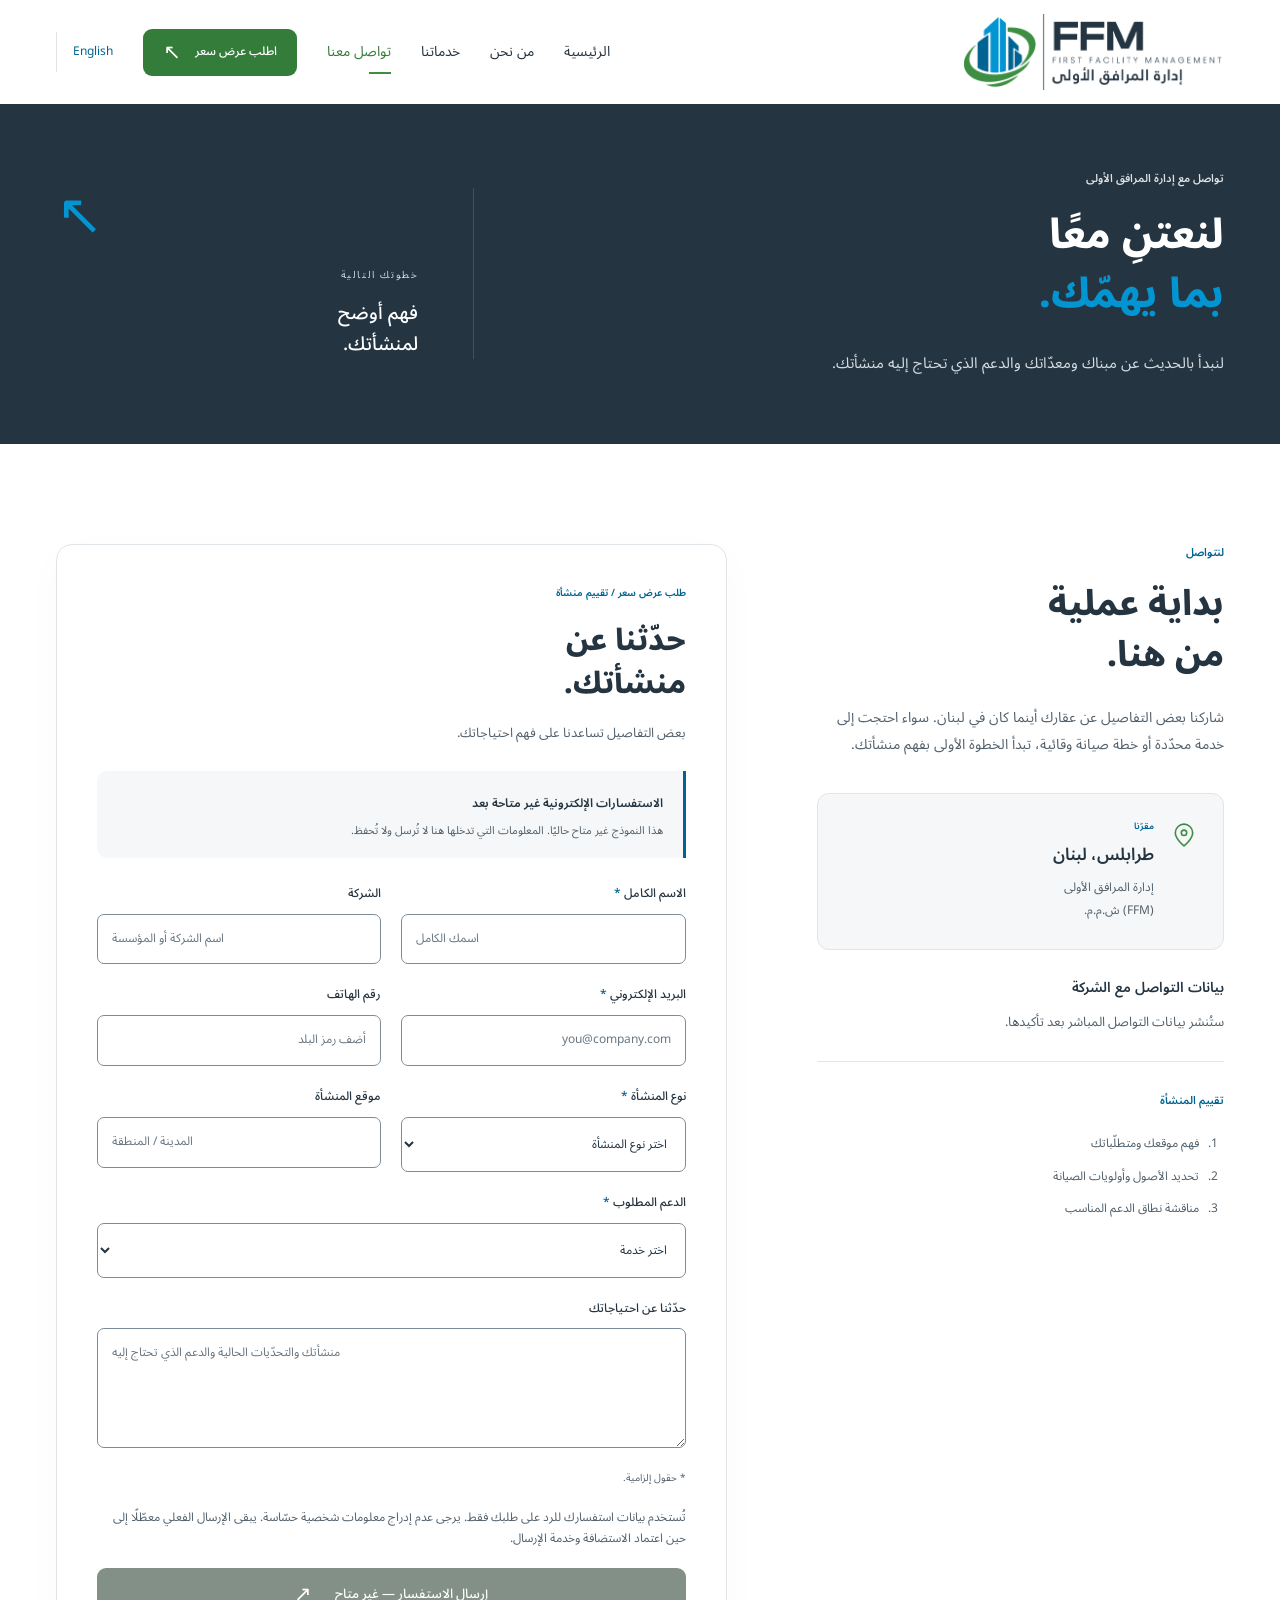
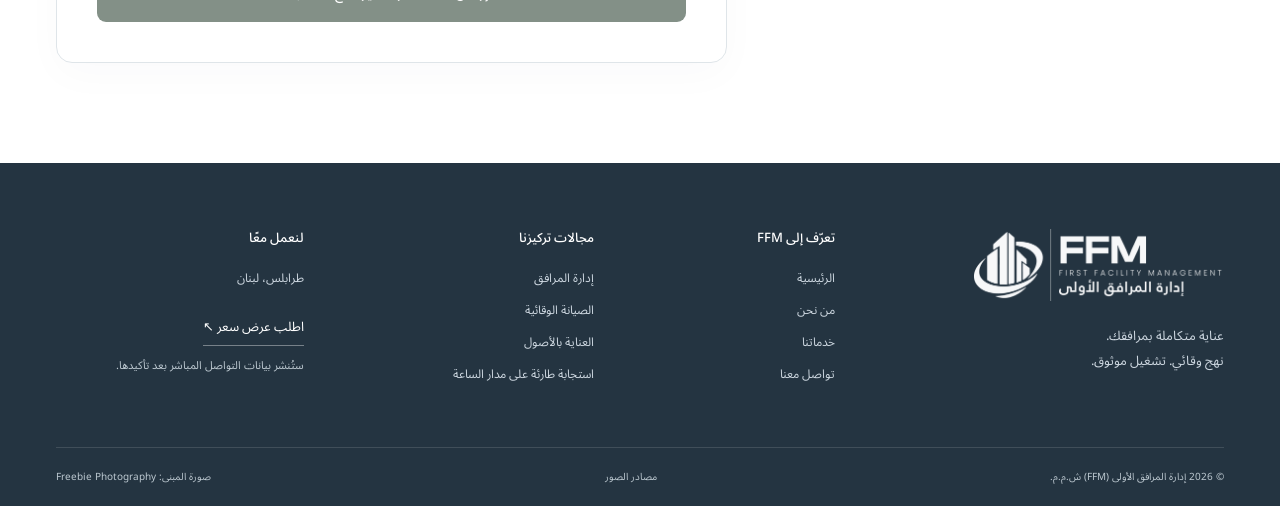
==== ar/contact/index.html @ 8238edf7 "Add FFM bilingual staging website" ====
<!doctype html>
<html lang="ar" dir="rtl">
<head><meta charset="UTF-8"><meta name="robots" content="noindex, nofollow, noarchive, noimageindex"><meta name="referrer" content="strict-origin-when-cross-origin"><meta http-equiv="Content-Security-Policy" content="default-src &#x27;none&#x27;; script-src &#x27;self&#x27; &#x27;sha256-ByNAc7vwTUI48RlP5/FOjQwm9kF1cXlcR42fUBdoius=&#x27; &#x27;sha256-IPCyXHOtfHx+lLaTHXvNApfLoQvkt0USBWjpABNQolk=&#x27; &#x27;sha256-KcLjpzPrXaC/90I0AnruU0Eg3U4C7017naidCH8Jn4w=&#x27; &#x27;sha256-QOn9Ll6CFoG+Bojv82BhRPxwMXw09pEdeHXZo+hRp00=&#x27; &#x27;sha256-X3HQGn8QXqvT7s4En+KaB195YepJVI7jg8d+Mjn8XVg=&#x27; &#x27;sha256-ZquLlb3VOGJIEPTYeCkK6D+r+b+BxRraUX3EFlGXvEA=&#x27; &#x27;sha256-oX+Po2NcwiCqyCruaH6kAVNzxfhDzzntPPLS+1Vaqjw=&#x27; &#x27;sha256-xtF+/rzwoTB33/N98cSfNZNFbw5Nmln5uhcgIHfJbFg=&#x27; &#x27;sha256-18t6ZNDaaEMp1JjkaYKXuNoH1evKsOM5sc8Bfl//blQ=&#x27; &#x27;sha256-/x7W7R75k8Roq0WaVRQX9blP4OufE5xbAdzklGxsgpw=&#x27;; style-src &#x27;self&#x27;; img-src &#x27;self&#x27;; font-src &#x27;self&#x27;; connect-src &#x27;none&#x27;; base-uri &#x27;none&#x27;; object-src &#x27;none&#x27;; form-action &#x27;none&#x27;; upgrade-insecure-requests"><meta name="viewport" content="width=device-width,initial-scale=1"><title>تواصل معنا | إدارة المرافق الأولى — لبنان</title><meta name="description" content="ناقش إدارة المرافق أو صيانة المباني أو تقييم منشأتك في أيّ منطقة لبنانية مع إدارة المرافق الأولى (FFM)، ومقرّها في طرابلس."><link rel="stylesheet" href="../../site.0ad5986f8b74.css"><link rel="canonical" href="https://www.ffm-lb.com/ar/contact/"><link rel="alternate" hreflang="en" href="https://www.ffm-lb.com/en/contact/"><link rel="alternate" hreflang="ar" href="https://www.ffm-lb.com/ar/contact/"><meta property="og:type" content="website"><meta property="og:title" content="تواصل معنا | إدارة المرافق الأولى — لبنان"><meta property="og:description" content="ناقش إدارة المرافق أو صيانة المباني أو تقييم منشأتك في أيّ منطقة لبنانية مع إدارة المرافق الأولى (FFM)، ومقرّها في طرابلس."><meta property="og:url" content="https://samad006.github.io/ffm-staging/ar/contact/"><meta property="og:site_name" content="First Facility Management"><meta property="og:image" content="https://samad006.github.io/ffm-staging/assets/logo.a1af8da19d7b.png"><meta property="og:locale" content="ar_LB"><link rel="icon" type="image/png" sizes="192x192" href="../../assets/favicon.png"><script type="application/ld+json">{"@context":"https://schema.org","@graph":[{"@type":"Organization","@id":"https://www.ffm-lb.com/#organization","name":"First Facility Management","alternateName":["إدارة المرافق الأولى","FFM"],"url":"https://www.ffm-lb.com/","logo":{"@type":"ImageObject","url":"https://www.ffm-lb.com/assets/logo.a1af8da19d7b.png"},"address":{"@type":"PostalAddress","addressLocality":"Tripoli","addressCountry":"LB"},"areaServed":{"@type":"Country","name":"Lebanon"},"hasOfferCatalog":{"@type":"OfferCatalog","name":"خدمات إدارة المرافق","itemListElement":[{"@type":"Offer","itemOffered":{"@type":"Service","name":"التنظيف والعناية الداخلية","provider":{"@id":"https://www.ffm-lb.com/#organization"},"areaServed":{"@type":"Country","name":"Lebanon"}}},{"@type":"Offer","itemOffered":{"@type":"Service","name":"أنظمة التدفئة والتهوية وتكييف الهواء","provider":{"@id":"https://www.ffm-lb.com/#organization"},"areaServed":{"@type":"Country","name":"Lebanon"}}},{"@type":"Offer","itemOffered":{"@type":"Service","name":"صيانة المباني والإصلاحات المدنية","provider":{"@id":"https://www.ffm-lb.com/#organization"},"areaServed":{"@type":"Country","name":"Lebanon"}}},{"@type":"Offer","itemOffered":{"@type":"Service","name":"خدمات الأمن","provider":{"@id":"https://www.ffm-lb.com/#organization"},"areaServed":{"@type":"Country","name":"Lebanon"}}},{"@type":"Offer","itemOffered":{"@type":"Service","name":"تنسيق الحدائق","provider":{"@id":"https://www.ffm-lb.com/#organization"},"areaServed":{"@type":"Country","name":"Lebanon"}}},{"@type":"Offer","itemOffered":{"@type":"Service","name":"الأنظمة الكهربائية","provider":{"@id":"https://www.ffm-lb.com/#organization"},"areaServed":{"@type":"Country","name":"Lebanon"}}},{"@type":"Offer","itemOffered":{"@type":"Service","name":"السباكة","provider":{"@id":"https://www.ffm-lb.com/#organization"},"areaServed":{"@type":"Country","name":"Lebanon"}}},{"@type":"Offer","itemOffered":{"@type":"Service","name":"الحريق والسلامة وإدارة النفايات","provider":{"@id":"https://www.ffm-lb.com/#organization"},"areaServed":{"@type":"Country","name":"Lebanon"}}}]}},{"@type":"WebSite","@id":"https://www.ffm-lb.com/#website","url":"https://www.ffm-lb.com/","name":"First Facility Management","alternateName":["FFM","إدارة المرافق الأولى"],"inLanguage":["en","ar"],"publisher":{"@id":"https://www.ffm-lb.com/#organization"}},{"@type":"WebPage","@id":"https://www.ffm-lb.com/ar/contact/#webpage","url":"https://www.ffm-lb.com/ar/contact/","name":"تواصل معنا | إدارة المرافق الأولى — لبنان","inLanguage":"ar","isPartOf":{"@id":"https://www.ffm-lb.com/#website"},"about":{"@id":"https://www.ffm-lb.com/#organization"}}]}</script><script>document.documentElement.classList.add('js');</script><link rel="preload" as="font" type="font/woff2" crossorigin href="../../assets/NotoSansArabic.44fa94f4535d.woff2"></head>
<body class="inner-page contact-page"><a class="skip" href="#main">انتقل إلى المحتوى</a><header class="header"><div class="wrap nav-wrap"><a class="brand" href="../" aria-label="الصفحة الرئيسية لإدارة المرافق الأولى"><picture class="optimized-picture"><source type="image/webp" srcset="../../assets/logo.d8a178bd3ba6.webp"><img src="../../assets/logo.a1af8da19d7b.png" alt="إدارة المرافق الأولى — ⁦FFM⁩" width="1067" height="308" decoding="async"></picture></a><button type="button" class="menu-toggle" hidden aria-label="فتح قائمة التنقّل" data-close-label="إغلاق قائمة التنقّل" aria-expanded="false" aria-controls="navigation"><span></span><span></span></button><nav id="navigation" aria-label="التنقّل الرئيسي"><a href="../">الرئيسية</a><a href="../about/">من نحن</a><a href="../services/">خدماتنا</a><a href="./" class="active" aria-current="page">تواصل معنا</a><a class="button compact" href="./#enquiry">اطلب عرض سعر <span class="direction-arrow" aria-hidden="true">↗</span></a><a class="language-switch" href="../../en/contact/" lang="en" dir="ltr" aria-label="Switch to English" data-language-switch>English</a></nav></div></header><main id="main" tabindex="-1">
<section class="page-hero contact-hero"><div class="wrap contact-hero-grid"><div><p class="eyebrow light">تواصل مع إدارة المرافق الأولى</p><h1>لنعتنِ معًا<br><span>بما يهمّك.</span></h1><p>لنبدأ بالحديث عن مبناك ومعدّاتك والدعم الذي تحتاج إليه منشأتك.</p></div><div class="contact-hero-aside"><span class="contact-mark" aria-hidden="true">↗</span><p>خطوتك التالية</p><strong>فهم أوضح<br>لمنشأتك.</strong></div></div></section>
<section class="section wrap contact-grid"><aside class="contact-information"><p class="eyebrow">لنتواصل</p><h2>بداية عملية<br>من هنا.</h2><p>شاركنا بعض التفاصيل عن عقارك أينما كان في لبنان. سواء احتجت إلى خدمة محدّدة أو خطة صيانة وقائية، تبدأ الخطوة الأولى بفهم منشأتك.</p><div class="location-card"><svg class="icon" viewbox="0 0 24 24" aria-hidden="true"><path d="M20 10c0 6-8 12-8 12S4 16 4 10a8 8 0 1 1 16 0Z"/><circle cx="12" cy="10" r="2.5"/></svg><div><p class="eyebrow">مقرّنا</p><h3>طرابلس، لبنان</h3><p>إدارة المرافق الأولى<br>(⁦FFM⁩) ش.م.م.</p></div></div><div class="contact-details"><h3>بيانات التواصل مع الشركة</h3><p>ستُنشر بيانات التواصل المباشر بعد تأكيدها.</p></div><div class="contact-next"><p class="eyebrow">تقييم المنشأة</p><ol><li>فهم موقعك ومتطلّباتك</li><li>تحديد الأصول وأولويات الصيانة</li><li>مناقشة نطاق الدعم المناسب</li></ol></div></aside><div class="enquiry-card" id="enquiry"><p class="eyebrow">طلب عرض سعر / تقييم منشأة</p><h2>حدّثنا عن<br>منشأتك.</h2><p class="form-intro">بعض التفاصيل تساعدنا على فهم احتياجاتك.</p><div class="form-preview-note" id="form-disclosure"><strong>الاستفسارات الإلكترونية غير متاحة بعد</strong><p>هذا النموذج غير متاح حاليًا. المعلومات التي تدخلها هنا لا تُرسل ولا تُحفظ.</p></div><noscript><p>يتطلّب النموذج التفاعلي تفعيل JavaScript. لا تُرسل أي معلومات عند تعذّر استخدامه.</p></noscript><form id="assessment-form" data-required-message="يرجى تعبئة هذا الحقل." data-email-message="يرجى إدخال عنوان بريد إلكتروني صالح." data-length-message="يرجى اختصار النص إلى الحدّ المسموح به." data-integration="disabled" data-form-messages="{&quot;demo_title&quot;: &quot;عرض تجريبي محلي — لا تُرسل أي رسائل بريد إلكتروني&quot;, &quot;demo_note&quot;: &quot;يرجى استخدام بيانات افتراضية فقط. لا تُرسل خدمة الاختبار المحلية أي بريد إلكتروني ولا تحفظ استفسارك.&quot;, &quot;submit&quot;: &quot;إرسال الاستفسار&quot;, &quot;required_note&quot;: &quot;* حقول إلزامية.&quot;, &quot;privacy&quot;: &quot;تُستخدم بيانات استفسارك للرد على طلبك فقط. يرجى عدم إدراج معلومات شخصية حسّاسة. يبقى الإرسال الفعلي معطّلًا إلى حين اعتماد الاستضافة وخدمة الإرسال.&quot;, &quot;nojs&quot;: &quot;يتطلّب النموذج التفاعلي تفعيل JavaScript. لا تُرسل أي معلومات عند تعذّر استخدامه.&quot;, &quot;connecting&quot;: &quot;جارٍ الاتصال بخدمة الاختبار المحلية…&quot;, &quot;ready&quot;: &quot;النموذج جاهز للاختبار المحلي. لن يُرسل أي بريد إلكتروني.&quot;, &quot;sending&quot;: &quot;جارٍ إرسال استفسارك… يرجى الانتظار.&quot;, &quot;success&quot;: &quot;قبلت خدمة الاختبار المحلية استفسارك. لم يُرسل أي بريد إلكتروني.&quot;, &quot;reference&quot;: &quot;رقم المرجع:&quot;, &quot;accepted&quot;: &quot;تمّ قبول الاستفسار التجريبي&quot;, &quot;validation_summary&quot;: &quot;يرجى مراجعة الحقول التالية:&quot;, &quot;required&quot;: &quot;يرجى تعبئة هذا الحقل.&quot;, &quot;email&quot;: &quot;يرجى إدخال عنوان بريد إلكتروني صالح.&quot;, &quot;too_long&quot;: &quot;يرجى اختصار النص إلى الحدّ المسموح به.&quot;, &quot;invalid&quot;: &quot;يرجى التحقّق من هذه القيمة.&quot;, &quot;phone&quot;: &quot;يرجى إدخال رقم هاتف يتضمّن رمز البلد، باستخدام الأرقام والفواصل المعتادة.&quot;, &quot;network_error&quot;: &quot;تعذّر تأكيد قبول الاستفسار بسبب انقطاع الاتصال. ما زالت بياناتك موجودة في النموذج. أعد المحاولة من دون تعديلها لتجنّب تكرار الإرسال.&quot;, &quot;unavailable&quot;: &quot;خدمة الاستفسارات غير متاحة حاليًا. لم تُحذف بياناتك من النموذج. يرجى إعادة تحميل الصفحة أو المحاولة لاحقًا.&quot;, &quot;delivery_failed&quot;: &quot;لم تؤكّد خدمة الإرسال قبول الاستفسار. ما زالت بياناتك موجودة في النموذج؛ يرجى المحاولة لاحقًا.&quot;, &quot;rate_limited&quot;: &quot;تجاوزت الحدّ المسموح به للمحاولات. يرجى الانتظار عشر دقائق ثم المحاولة مجدّدًا.&quot;, &quot;too_fast&quot;: &quot;يرجى الانتظار قليلًا ثم المحاولة مجدّدًا.&quot;, &quot;rejected&quot;: &quot;تعذّر قبول هذا الطلب. يرجى مراجعة النموذج أو المحاولة لاحقًا.&quot;, &quot;processing&quot;: &quot;ما زال هذا الاستفسار قيد المعالجة. انتظر قليلًا ثم أعد المحاولة من دون تعديل بياناتك.&quot;, &quot;changed_request&quot;: &quot;لم تعد هذه المحاولة مطابقة للاستفسار الأصلي. يرجى إعادة تحميل الصفحة قبل بدء طلب جديد.&quot;, &quot;session_expired&quot;: &quot;انتهت صلاحية جلسة النموذج. يرجى إعادة تحميل الصفحة والمحاولة مجدّدًا.&quot;, &quot;invalid_request&quot;: &quot;تعذّرت معالجة هذا الطلب. يرجى إعادة تحميل الصفحة.&quot;, &quot;too_large&quot;: &quot;حجم الطلب كبير جدًا. يرجى اختصار رسالتك.&quot;, &quot;field_name&quot;: &quot;الاسم الكامل&quot;, &quot;field_company&quot;: &quot;الشركة&quot;, &quot;field_email&quot;: &quot;البريد الإلكتروني&quot;, &quot;field_phone&quot;: &quot;الهاتف&quot;, &quot;field_facility&quot;: &quot;نوع المنشأة&quot;, &quot;field_location&quot;: &quot;موقع المنشأة&quot;, &quot;field_service&quot;: &quot;الدعم المطلوب&quot;, &quot;field_message&quot;: &quot;التفاصيل&quot;, &quot;production_success&quot;: &quot;تمّ قبول استفسارك للإرسال بالبريد الإلكتروني. شكرًا لتواصلك مع إدارة المرافق الأولى.&quot;, &quot;disclosure_title&quot;: &quot;الاستفسارات الإلكترونية غير متاحة بعد&quot;, &quot;disclosure_note&quot;: &quot;هذا النموذج غير متاح حاليًا. المعلومات التي تدخلها هنا لا تُرسل ولا تُحفظ.&quot;}" aria-describedby="form-disclosure form-privacy"><div id="form-errors" class="form-feedback" role="alert" tabindex="-1" hidden></div><div class="form-trap" aria-hidden="true"><label>Website<input name="website" tabindex="-1" autocomplete="off" maxlength="200"></label></div><div class="form-row"><label>الاسم الكامل <span>*</span><input id="enquiry-name" name="name" dir="auto" maxlength="120" autocomplete="name" placeholder="اسمك الكامل" required></label><label>الشركة<input id="enquiry-company" name="company" dir="auto" maxlength="180" autocomplete="organization" placeholder="اسم الشركة أو المؤسسة"></label></div><div class="form-row"><label>البريد الإلكتروني <span>*</span><input id="enquiry-email" name="email" dir="ltr" maxlength="254" type="email" autocomplete="email" placeholder="you@company.com" required></label><label>رقم الهاتف<input id="enquiry-phone" name="phone" dir="ltr" maxlength="40" type="tel" autocomplete="tel" placeholder="أضف رمز البلد"></label></div><div class="form-row"><label>نوع المنشأة <span>*</span><select id="enquiry-facility" name="facility" required><option value="">اختر نوع المنشأة</option><option value="commercial">مبنى تجاري / مكاتب</option><option value="residential">مجمّع سكني</option><option value="hospitality">فندق / منشأة ضيافة</option><option value="industrial">منشأة صناعية</option><option value="other">أخرى</option></select></label><label>موقع المنشأة<input id="enquiry-location" name="location" dir="auto" maxlength="180" placeholder="المدينة / المنطقة"></label></div><label>الدعم المطلوب <span>*</span><select id="enquiry-service" name="service" required><option value="">اختر خدمة</option><option value="assessment">تقييم أولي للمنشأة</option><option value="preventive">خطة صيانة وقائية</option><option value="multiple">خدمات متعدّدة للمرافق</option><option value="cleaning">التنظيف والعناية الداخلية</option><option value="hvac">أنظمة التدفئة والتهوية وتكييف الهواء</option><option value="building">صيانة المباني والإصلاحات المدنية</option><option value="security">خدمات الأمن</option><option value="landscaping">تنسيق الحدائق</option><option value="electrical">الأنظمة الكهربائية</option><option value="plumbing">السباكة</option><option value="fire-safety">الحريق والسلامة وإدارة النفايات</option></select></label><label>حدّثنا عن احتياجاتك<textarea id="enquiry-message" name="message" dir="auto" maxlength="3000" rows="4" placeholder="منشأتك والتحدّيات الحالية والدعم الذي تحتاج إليه"></textarea></label><p class="required-note">* حقول إلزامية.</p><p id="form-privacy" class="form-privacy">تُستخدم بيانات استفسارك للرد على طلبك فقط. يرجى عدم إدراج معلومات شخصية حسّاسة. يبقى الإرسال الفعلي معطّلًا إلى حين اعتماد الاستضافة وخدمة الإرسال.</p><p id="form-status" class="form-feedback" role="status" aria-live="polite" aria-atomic="true" tabindex="-1"></p><button class="button" type="submit" disabled aria-describedby="form-disclosure">إرسال الاستفسار — غير متاح <span class="direction-arrow" aria-hidden="true">↗</span></button></form></div></section>
</main><footer><div class="wrap"><div class="footer-grid"><div class="footer-brand"><a href="../" aria-label="الصفحة الرئيسية لإدارة المرافق الأولى"><picture class="optimized-picture"><source type="image/webp" srcset="../../assets/logo-white.f82beeea6bad.webp"><img src="../../assets/logo-white.808cdcf06591.png" alt="إدارة المرافق الأولى — ⁦FFM⁩" width="1012" height="293" decoding="async"></picture></a><p>عناية متكاملة بمرافقك.<br>نهج وقائي. تشغيل موثوق.</p></div><div><h3>تعرّف إلى ⁦FFM⁩</h3><a href="../">الرئيسية</a><a href="../about/">من نحن</a><a href="../services/">خدماتنا</a><a href="./">تواصل معنا</a></div><div><h3>مجالات تركيزنا</h3><span>إدارة المرافق</span><span>الصيانة الوقائية</span><span>العناية بالأصول</span><span>استجابة طارئة على مدار الساعة</span></div><div><h3>لنعمل معًا</h3><span>طرابلس، لبنان</span><a class="footer-cta" href="./#enquiry">اطلب عرض سعر ↖</a><p class="contact-note">ستُنشر بيانات التواصل المباشر بعد تأكيدها.</p></div></div><div class="footer-bottom"><p>© 2026 إدارة المرافق الأولى (⁦FFM⁩) ش.م.م.</p><a href="../../assets/IMAGE-CREDITS.txt">مصادر الصور</a><a href="https://freebie.photography/office/slides/office_block.htm">صورة المبنى: ⁦Freebie Photography⁩</a></div></div></footer>
<script src="../../app.12c803af4e35.js" defer></script><script src="../../form.774b6dfcb8f4.js" defer></script></body></html>
---- site.0ad5986f8b74.css ----
@font-face{font-family:Poppins;src:url('assets/Poppins-Regular.4e0089bafe3d.woff2')}@font-face{font-family:Poppins;src:url('assets/Poppins-Medium.714086076f14.woff2');font-weight:500}@font-face{font-family:Poppins;src:url('assets/Poppins-SemiBold.9757d1991bdb.woff2');font-weight:600}@font-face{font-family:Candal;src:url('assets/Candal.c8b5ec3eb2c2.woff2')}
:root{--navy:#243441;--green:#3d8e42;--blue:#0395d2;--bahama:#006392;--white:#fff;--muted:#596773;--line:#dfe5e9;--paper:#f5f7f8;--radius:16px}*{box-sizing:border-box}html{scroll-behavior:smooth;scroll-padding-top:40px}body{margin:0;color:var(--navy);font:14px/1.8 Poppins,Arial,sans-serif;background:#fff}button,input,select,textarea{font:inherit}button,a{-webkit-tap-highlight-color:transparent}button{cursor:pointer}a{color:inherit;text-decoration:none}button{color:inherit}img{display:block;max-width:100%;object-fit:cover}button:focus-visible,a:focus-visible,input:focus-visible,select:focus-visible,textarea:focus-visible{outline:3px solid var(--blue);outline-offset:5px}button{border:0}p,h1,h2,h3{margin:0}.wrap{width:min(1280px,calc(100% - 112px));margin-inline:auto}.section{padding-block:100px}.eyebrow{font-size:10px;letter-spacing:2px;font-weight:600;line-height:1.6;margin-bottom:20px;color:var(--bahama)}.eyebrow.light{color:#fff;opacity:.85}.dot{display:inline-block;width:6px;height:6px;border-radius:50%;background:var(--green);margin-inline-end:9px;flex-shrink:0}h1,h2{font-family:Candal,Poppins,sans-serif;font-weight:400;letter-spacing:-1.6px}h2{font-size:34px;line-height:1.35}h3{font-size:17px;line-height:1.5;font-weight:600}.button{display:inline-flex;gap:24px;align-items:center;justify-content:center;min-height:52px;border-radius:8px;padding:14px 24px;background:var(--green);color:#fff;font-size:12px;font-weight:500;line-height:1.5;transition:transform .2s,box-shadow .2s}.button span{font-size:21px;line-height:1}.button:hover{transform:translateY(-2px);box-shadow:0 6px 15px #0002}.button.outline{background:transparent;border:1px solid #ffffff45}.button.compact{min-height:44px;padding:12px 19px;font-size:11px;gap:14px}.text-link{display:inline-flex;align-items:center;gap:24px;background:none;padding:0 0 7px;border-bottom:1px solid var(--line);font-weight:500;font-size:12px;color:var(--bahama)}.text-link span{font-size:22px}.text-link:hover{border-color:var(--bahama)}.header{background:#fff}.nav-wrap{min-height:96px;display:flex;align-items:center;justify-content:space-between;gap:40px}.brand{width:257px;flex-shrink:0}.brand img{width:100%;height:auto;object-fit:contain}nav{display:flex;gap:31px;align-items:center}nav>a,nav>button:not(.button){font-size:12px;background:none;padding:11px 0;white-space:nowrap}nav .active{color:var(--green);position:relative}nav .active:after{content:'';position:absolute;width:16px;height:2px;background:var(--green);bottom:2px;inset-inline-start:0}.menu-toggle{display:none}.hero{background:var(--navy);color:#fff;padding-block:86px 110px}.hero-grid{display:grid;grid-template-columns:1.2fr 1fr;gap:54px;align-items:center}.hero h1{font-size:clamp(36px,3.5vw,51px);line-height:1.22;letter-spacing:-1.8px;margin-bottom:25px}.hero h1 span{color:var(--blue)}.hero-description{color:#d4dce1;font-size:15px;line-height:1.9;max-width:490px}.hero-actions{display:flex;flex-wrap:wrap;gap:13px;margin-top:32px}.hero-location{display:flex;align-items:center;gap:8px;margin-top:31px;font-size:11px;color:#c3ccd3}.icon{width:22px;height:22px;fill:none;stroke:currentColor;stroke-width:1.5;stroke-linecap:round;stroke-linejoin:round}.hero-location .icon{width:16px;height:16px}.hero-visual{position:relative;padding-bottom:32px}.hero-photo{width:100%;height:390px;border-radius:var(--radius);object-fit:cover}.image-label{position:absolute;top:20px;inset-inline-start:20px;border:1px solid #fff6;color:#fff;background:#24344180;padding:5px 10px;border-radius:5px;font-size:8px;letter-spacing:1.5px}.photo-card{position:absolute;bottom:4px;inset-inline-start:24px;inset-inline-end:24px;display:flex;gap:13px;align-items:center;background:#fff;color:var(--navy);border-radius:10px;padding:18px 20px;box-shadow:0 10px 30px #0002}.photo-card strong{font-size:12px;font-weight:600}.photo-card p{font-size:10px;color:var(--muted)}.card-icon{display:grid;place-items:center;border-radius:50%;background:#edf5ee;color:var(--green);width:42px;height:42px;flex-shrink:0}.pillars{display:grid;grid-template-columns:repeat(3,1fr);margin-top:-42px;position:relative;background:#fff;border:1px solid var(--line);border-radius:12px;box-shadow:0 10px 35px #24344106;padding:27px 0}.pillars article{padding-inline:31px;border-inline-end:1px solid var(--line)}.pillars article:last-child{border:0}.pillars .eyebrow{font-size:8px;letter-spacing:1.5px;color:var(--muted);display:block;margin-bottom:8px}.pillars strong{font-size:23px;line-height:1.5;display:block;letter-spacing:-.7px;font-weight:600}.pillars p{font-size:10px;color:var(--muted);margin-top:5px}.intro{display:grid;grid-template-columns:1fr 1fr;gap:100px}.intro-copy>p{color:var(--muted);line-height:1.95;margin-bottom:14px}.intro-copy .text-link{margin-top:11px}.services{background:var(--paper)}.section-head{display:flex;justify-content:space-between;gap:40px;align-items:flex-end;margin-bottom:40px}.section-head-side p{font-size:12px;color:var(--muted);margin-bottom:16px}.service-grid{display:grid;grid-template-columns:repeat(3,1fr);gap:24px}.service-card{text-align:start;padding:0;background:#fff;border:1px solid var(--line);border-radius:12px;overflow:hidden;transition:transform .25s,box-shadow .25s}.service-card:hover{transform:translateY(-5px);box-shadow:0 10px 25px #24344110}.service-image{position:relative;overflow:hidden;height:235px}.service-image img{width:100%;height:100%;transition:transform .6s}.service-card:hover img{transform:scale(1.04)}.service-image>span{position:absolute;inset-inline-start:18px;bottom:16px;background:#ffffffee;padding:5px 10px;border-radius:4px;font-size:8px;letter-spacing:1.2px;line-height:1.6;font-weight:500}.service-body{padding:25px}.service-title{display:flex;align-items:center;justify-content:space-between;gap:8px}.service-title h3{font-size:16px}.round-arrow{border:1px solid var(--line);border-radius:50%;width:30px;height:30px;display:grid;place-items:center;flex-shrink:0;font-size:16px}.service-body p{font-size:12px;line-height:1.9;color:var(--muted);margin-top:15px}.services-note{display:flex;align-items:center;justify-content:center;margin-top:30px;color:var(--muted);font-size:10px}.why{display:grid;grid-template-columns:1fr 1.1fr;gap:90px;align-items:center}.why-visual{height:540px;position:relative;border-radius:var(--radius);overflow:hidden}.why-visual>img,.why-visual>picture>img{width:100%;height:100%;object-position:43% center}.why-caption{position:absolute;bottom:0;inset-inline:0;background:var(--navy);padding:29px 32px;color:#fff}.why-caption .eyebrow{font-size:8px;margin-bottom:9px}.why-caption>p:last-child{font-size:20px;line-height:1.5;font-weight:500}.section-description{font-size:12px;color:var(--muted);margin-top:20px;max-width:440px}.benefits{margin-top:26px}.benefits article{display:flex;gap:20px;border-top:1px solid var(--line);padding:20px 0}.benefits article:last-child{padding-bottom:0}.benefit-number{font-size:10px;font-weight:600;color:var(--green);padding-top:4px}.benefits h3{font-size:15px;margin-bottom:7px}.benefits p{font-size:11px;color:var(--muted);line-height:1.9}.approach{background:var(--paper);padding-block:80px}.approach-intro{font-size:12px;color:var(--muted)}.steps{display:grid;grid-template-columns:repeat(4,1fr);gap:35px;margin-top:48px}.step-number{display:block;font:24px Candal,sans-serif;color:var(--bahama);border-bottom:1px solid #b6c5cf;padding-bottom:25px;position:relative}.step-number:after{content:'';height:5px;width:5px;position:absolute;bottom:-3px;inset-inline-start:0;background:var(--green);border-radius:50%}.steps h3{font-size:14px;margin:22px 0 10px}.steps p{font-size:11px;color:var(--muted)}.cta-section{padding-block:75px}.cta{background:var(--bahama);color:#fff;border-radius:16px;padding:54px 56px;display:flex;align-items:center;justify-content:space-between;gap:40px}.cta h2{font-size:30px}.cta .eyebrow{font-size:9px}.cta p:last-child{font-size:12px;color:#d7e7ef;margin-top:17px}.button.white{background:#fff;color:var(--bahama);font-size:11px;white-space:nowrap}footer{background:var(--navy);color:#fff;padding-top:62px}.footer-grid{display:grid;grid-template-columns:1.4fr .8fr 1fr 1fr;gap:50px;padding-bottom:50px}.footer-brand img{width:250px;height:auto;object-fit:contain}.footer-brand p{margin-top:23px;font-size:11px;color:#bdc9d1}.footer-grid h3{font-size:11px;font-weight:500;margin-bottom:17px}.footer-grid a:not(.footer-brand a):not(.footer-cta),.footer-grid button:not(.footer-cta),.footer-grid span{font-size:10px;color:#bdc9d1;display:block;background:none;padding:0;margin-bottom:8px;text-align:start}.footer-cta{display:inline-block;background:none;color:#fff;border-bottom:1px solid #ffffff60;padding:5px 0;margin-top:10px;font-size:11px}.contact-note{font-size:9px;color:#bdc9d1;margin-top:10px}.footer-bottom{border-top:1px solid #ffffff20;display:flex;justify-content:space-between;gap:20px;padding-block:20px;font-size:8px;color:#bdc9d1}.footer-bottom button{background:none;padding:0;font-size:8px;color:#bdc9d1}.footer-bottom a{font-size:8px}.skip{position:absolute;top:-100px;inset-inline-start:10px;padding:10px 20px;background:#fff;z-index:10}.skip:focus{top:10px}dialog{width:min(570px,calc(100% - 36px));padding:42px;border:none;border-radius:16px;color:var(--navy);box-shadow:0 25px 80px #0003;max-height:85vh;overflow:auto}dialog::backdrop{background:#16242ed0}dialog h2{font-size:26px;margin-bottom:20px}.close{position:absolute;top:12px;inset-inline-end:16px;font-size:28px;background:none;width:35px;height:35px}dialog p{font-size:12px;color:var(--muted);margin-bottom:16px}dialog ul{padding-inline-start:20px;font-size:12px;color:var(--muted)}dialog a{color:var(--bahama);text-decoration:underline}dialog .eyebrow{font-size:9px}dialog label{display:block;font-size:11px;margin-bottom:13px}dialog input,dialog select,dialog textarea{width:100%;display:block;padding:10px 12px;margin-top:5px;border:1px solid #becbd4;border-radius:6px;background:#fff;color:var(--navy);font-size:12px}dialog .button{width:100%;margin-top:10px}.preview-note{font-size:10px!important;background:var(--paper);padding:10px;border-radius:6px}
@media(min-width:1600px){.hero h1{font-size:52px}.hero{padding-block:95px 125px}.hero-photo{height:415px}}
@media(max-width:1100px){.wrap{width:calc(100% - 64px)}.nav-wrap{gap:25px}.brand{width:220px}nav{gap:20px}nav>a,nav>button:not(.button){font-size:11px}.hero-grid{gap:30px;grid-template-columns:1.1fr 1fr}.hero h1{font-size:38px}.hero-photo{height:365px}.photo-card{inset-inline:14px;padding:14px;gap:10px}.photo-card strong{font-size:10px}.photo-card p{font-size:8px}.intro{gap:45px}.why{gap:45px}.service-image{height:190px}.service-body{padding:20px}.service-title h3{font-size:14px}.footer-grid{gap:25px}.footer-brand img{width:210px}.cta{padding:40px}.cta h2{font-size:26px}h2{font-size:29px}.steps{gap:24px}}
@media(max-width:820px){.nav-wrap{min-height:82px}.brand{width:220px}.menu-toggle{display:flex;flex-direction:column;justify-content:center;gap:6px;padding:12px;background:none;z-index:3}.menu-toggle span{display:block;width:23px;height:2px;background:var(--navy)}nav{display:none;position:absolute;top:82px;inset-inline:0;background:#fff;padding:20px 32px 30px;z-index:2;border-top:1px solid var(--line);box-shadow:0 10px 25px #0001;align-items:stretch;gap:9px}nav.open{display:flex;flex-direction:column}nav>a,nav>button:not(.button){text-align:start;font-size:14px;padding:10px}nav .active:after{display:none}.hero{padding-block:55px 88px}.hero-grid{grid-template-columns:1fr;gap:38px}.hero h1{font-size:44px}.hero-copy{max-width:650px}.hero-description{max-width:570px}.hero-photo{height:330px;object-position:center}.hero-visual{padding-bottom:22px}.photo-card{max-width:400px;inset-inline-start:20px;inset-inline-end:20px;bottom:0;padding:16px}.photo-card strong{font-size:12px}.photo-card p{font-size:10px}.image-label{top:16px}.pillars{margin-top:-38px;padding:22px 0}.pillars article{padding-inline:18px}.pillars strong{font-size:19px}.pillars p{font-size:9px}.pillars .eyebrow{font-size:7px;letter-spacing:1px}.section{padding-block:65px}.intro{gap:35px}.service-grid{gap:16px}.service-image{height:170px}.service-body{padding:18px}.service-title h3{font-size:13px}.service-body p{font-size:10px}.round-arrow{width:24px;height:24px}.why{grid-template-columns:1fr;gap:40px}.why-visual{height:340px}.why-caption{inset-inline-start:auto;width:50%;padding:25px}.why-copy{max-width:630px}.section-description{max-width:none}.benefits p{font-size:12px}.steps{grid-template-columns:repeat(2,1fr);gap:30px}.cta-section{padding-block:55px}.cta{flex-direction:column;align-items:flex-start;gap:28px}.footer-grid{grid-template-columns:1fr 1fr;gap:35px}.footer-bottom{flex-wrap:wrap}.footer-bottom p{width:100%}}
@media(max-width:560px){.wrap{width:calc(100% - 40px)}body{font-size:12px}.nav-wrap{min-height:76px}.brand{width:208px}nav{top:76px;padding-inline:20px}.hero{padding-block:45px 65px}.hero-grid{gap:32px}.hero .eyebrow{font-size:8px;letter-spacing:1.5px;margin-bottom:20px}.hero h1{font-size:clamp(27px,7.8vw,42px);letter-spacing:-1px;margin-bottom:22px;line-height:1.32}.hero-description{font-size:12px;line-height:1.95}.hero-description br{display:none}.hero-actions{margin-top:26px;gap:10px}.button{font-size:10px;min-height:48px;padding:13px 16px;gap:14px}.hero-location{margin-top:24px;font-size:10px}.hero-photo{height:260px;border-radius:12px}.hero-visual{padding-bottom:30px}.photo-card{inset-inline:14px;padding:14px;gap:10px}.photo-card strong{font-size:10px}.photo-card p{font-size:8px}.card-icon{width:35px;height:35px}.image-label{font-size:7px;inset-inline-start:14px;top:14px}.pillars{grid-template-columns:1fr;margin-top:-26px;padding:0 20px;border-radius:10px}.pillars article{padding:20px 0;border-inline-end:0;border-bottom:1px solid var(--line);display:grid;grid-template-columns:1fr 1.25fr;column-gap:18px;align-items:center}.pillars .eyebrow{grid-column:1/-1;margin-bottom:4px;font-size:7px}.pillars strong{font-size:17px;letter-spacing:-.5px}.pillars p{font-size:9px;line-height:1.8;margin:0}.section{padding-block:52px}.eyebrow{font-size:8px;margin-bottom:14px;letter-spacing:1.6px}h2{font-size:24px;line-height:1.4;letter-spacing:-.8px}.intro{grid-template-columns:1fr;gap:24px}.intro-copy p{font-size:12px}.text-link{font-size:11px}.section-head{display:block;margin-bottom:28px}.section-head-side{margin-top:22px}.section-head-side p{font-size:11px;margin-bottom:10px}.service-grid{grid-template-columns:1fr;gap:22px}.service-image{height:215px}.service-body{padding:23px}.service-title h3{font-size:16px}.service-body p{font-size:12px;margin-top:10px}.round-arrow{width:30px;height:30px}.services-note{font-size:9px;margin-top:24px;align-items:flex-start;justify-content:flex-start}.services-note .dot{margin-top:5px}.why{gap:32px}.why-visual{height:335px}.why-caption{width:100%;padding:21px 24px}.why-caption>p:last-child{font-size:17px}.why-caption>p:last-child br{display:none}.section-description{font-size:12px}.benefits article{gap:15px;padding:20px 0}.benefits h3{font-size:14px}.benefits p{font-size:11px}.approach-intro{margin-top:20px;font-size:11px}.steps{grid-template-columns:1fr;gap:25px;margin-top:30px}.steps article{display:grid;grid-template-columns:42px 1fr;column-gap:20px;border-top:1px solid var(--line);padding-top:24px}.step-number{grid-row:1/3;font-size:19px;border:0;padding:0}.step-number:after{display:none}.steps h3{font-size:14px;margin:0 0 8px}.steps p{font-size:11px}.cta-section{padding-block:40px}.cta{border-radius:12px;padding:32px 25px;gap:25px}.cta h2{font-size:23px}.cta h2 br{display:none}.cta .eyebrow{font-size:7px;letter-spacing:1px}.cta p:last-child{font-size:11px}.cta p:last-child br{display:none}.button.white{white-space:normal;gap:18px;font-size:10px;width:100%}footer{padding-top:45px}.footer-grid{grid-template-columns:1fr 1fr;gap:30px 20px;padding-bottom:35px}.footer-brand{grid-column:1/-1}.footer-brand img{width:230px}.footer-brand p{font-size:11px;margin-top:18px}.footer-grid>div:last-child{grid-column:1/-1}.footer-grid h3{font-size:11px}.footer-grid a:not(.footer-brand a):not(.footer-cta),.footer-grid button:not(.footer-cta),.footer-grid span{font-size:10px}.footer-bottom{gap:12px;padding-block:22px}.footer-bottom a,.footer-bottom button,.footer-bottom p{font-size:8px}.footer-bottom a{width:100%}dialog{padding:35px 24px}dialog h2{font-size:22px}}
@media(prefers-reduced-motion:reduce){html{scroll-behavior:auto}*{transition:none!important}}
:root { --muted: #52616d; --ease: cubic-bezier(.2,.7,.3,1); }
@font-face { font-family: Poppins; src: url('assets/Poppins-Regular.4e0089bafe3d.woff2'); font-display: swap; }
@font-face { font-family: Poppins; src: url('assets/Poppins-Medium.714086076f14.woff2'); font-weight: 500; font-display: swap; }
@font-face { font-family: Poppins; src: url('assets/Poppins-SemiBold.9757d1991bdb.woff2'); font-weight: 600; font-display: swap; }
@font-face { font-family: Candal; src: url('assets/Candal.c8b5ec3eb2c2.woff2'); font-display: swap; }
body { font-size: 15px; line-height: 1.85; -webkit-font-smoothing: antialiased; }
h2 { font-size: 35px; letter-spacing: -1.15px; line-height: 1.36; text-wrap: balance; }
.eyebrow { font-size: 11px; letter-spacing: 1.9px; margin-bottom: 18px; }
.nav-wrap { min-height: 104px; }
.brand { width: 260px; }
nav { gap: 30px; }
nav>a, nav>button:not(.button) { font-size: 13px; transition: color .2s; }
nav>a:hover, nav>button:not(.button):hover { color: var(--bahama); }
nav .active:after { width: 22px; height: 2px; }
.button { font-size: 13px; font-weight: 500; min-height: 54px; padding: 15px 24px; border-radius: 9px; gap: 23px; transition: transform .25s var(--ease), box-shadow .25s, background-color .25s; }
.button.compact { font-size: 12px; min-height: 46px; padding: 13px 20px; }
.button span, .text-link span { transition: transform .25s var(--ease); }
.button:hover span, .text-link:hover span { transform: translate(3px,-2px); }
.button:hover { transform: translateY(-2px); box-shadow: 0 8px 24px #00000018; }
.button:active { transform: translateY(0); box-shadow: none; }
.button.outline { border-color: #ffffff65; }
.button.outline:hover { background: #ffffff0b; border-color: #ffffffa0; }
.text-link { font-size: 13px; gap: 26px; border-color: #bfcdd6; padding-bottom: 6px; }
.hero { padding-block: 76px 116px; position: relative; overflow: clip; }
.hero-grid { grid-template-columns: 1.2fr 1fr; gap: 50px; }
.hero-copy { padding-block: 10px; }
.hero .eyebrow { font-size: 10px; margin-bottom: 27px; }
.hero h1 { font-size: 53px; line-height: 1.23; letter-spacing: -1.75px; margin-bottom: 29px; }
.hero-description { font-size: 16px; max-width: 515px; line-height: 1.85; color: #d5dee5; }
.hero-lead { display: block; font-weight: 500; color: #fff; margin-bottom: 8px; }
.hero-actions { margin-top: 34px; gap: 14px; }
.hero-location { font-size: 12px; margin-top: 28px; color: #c8d4dd; }
.hero-visual { padding-bottom: 29px; }
.hero-photo { height: 475px; border-radius: 18px; object-position: 52% 58%; border: 1px solid #ffffff25; }
.image-label { font-size: 9px; letter-spacing: 1.3px; background: #243441df; padding: 8px 12px; border-color: #ffffff45; top: 22px; inset-inline-start: 22px; }
.photo-card { bottom: 0; inset-inline: 22px; padding: 22px; gap: 16px; border-radius: 12px; box-shadow: 0 18px 35px #111d2840; }
.photo-card strong { font-size: 13px; line-height: 1.6; }
.photo-card p { font-size: 11px; margin-top: 3px; }
.card-icon { width: 46px; height: 46px; }
.pillars { margin-top: -46px; padding: 31px 0; border-radius: 14px; box-shadow: 0 12px 36px #24344108; }
.pillars article { position: relative; padding-inline: 33px; }
.pillars .eyebrow { font-size: 9px; letter-spacing: 1.5px; padding-inline-end: 25px; margin-bottom: 10px; }
.pillars strong { font-size: 26px; line-height: 1.4; }
.pillars p { font-size: 12px; margin-top: 8px; padding-inline-end: 14px; }
.pillar-icon { position: absolute; top: 0; inset-inline-end: 27px; width: 24px; height: 24px; color: var(--bahama); opacity: .65; }
.pillar-icon svg { width: 22px; height: 22px; }
.intro { gap: 94px; align-items: start; }
.intro-copy>p { font-size: 15px; line-height: 1.9; margin-bottom: 17px; }
.intro-copy .text-link { margin-top: 8px; }
.section-head { margin-bottom: 43px; }
.section-head-side p { font-size: 14px; line-height: 1.8; margin-bottom: 18px; }
.service-grid { gap: 25px; align-items: stretch; }
.service-card { border-radius: 14px; display: flex; flex-direction: column; transition: transform .3s var(--ease), box-shadow .3s, border-color .3s; }
.service-card:hover, .service-card:focus-visible { border-color: #9fc2d6; transform: translateY(-5px); box-shadow: 0 16px 36px #24344110; }
.service-image { height: 255px; width: 100%; }
.service-image img { transition: transform .8s var(--ease); }
.service-image>span { font-size: 9px; padding: 7px 11px; bottom: 18px; inset-inline-start: 20px; border-radius: 5px; }
.service-body { padding: 26px; flex: 1; }
.service-title h3 { font-size: 18px; letter-spacing: -.35px; }
.service-body p { font-size: 14px; line-height: 1.8; margin-top: 14px; }
.round-arrow { width: 36px; height: 36px; font-size: 20px; transition: color .25s, background-color .25s, border-color .25s, transform .25s; }
.service-card:hover .round-arrow { background: var(--bahama); border-color: var(--bahama); color: #fff; transform: rotate(0deg); }
.services-note { font-size: 12px; margin-top: 32px; }
.why { gap: 77px; grid-template-columns: 1fr 1.08fr; }
.why-visual { height: 610px; border-radius: 18px; overflow: visible; padding-bottom: 40px; }
.why-visual>img,.why-visual>picture>img { height: 100%; border-radius: 18px; object-position: 47% center; }
.why-caption { inset-inline-start: 24px; inset-inline-end: 24px; bottom: 0; border-radius: 12px; border-inline-start: 4px solid var(--green); padding: 26px 28px; box-shadow: 0 12px 35px #24344112; }
.why-caption .eyebrow { font-size: 9px; letter-spacing: 1.6px; }
.why-caption>p:last-child { font-size: 19px; line-height: 1.55; }
.why-copy .section-description { font-size: 14px; line-height: 1.9; max-width: 465px; margin-top: 21px; }
.benefits { margin-top: 27px; }
.benefits article { gap: 20px; padding: 23px 0; align-items: flex-start; }
.benefit-number { display: grid; place-items: center; flex-shrink: 0; width: 39px; height: 39px; border-radius: 10px; padding: 0; background: #eef5f9; color: var(--bahama); font-size: 12px; transition: background-color .3s; }
.benefits article:hover .benefit-number { background: #e0edf5; }
.benefits h3 { font-size: 16px; margin-bottom: 7px; }
.benefits p { font-size: 13px; line-height: 1.85; }
.approach { background: var(--navy); color: #fff; padding-block: 84px 88px; }
.approach .eyebrow { color: #bcd5e5; }
.approach h2 { font-size: 34px; }
.approach h2 span { color: var(--blue); }
.approach-intro { color: #c5d2dc; font-size: 14px; line-height: 1.85; }
.steps { position: relative; grid-template-columns: repeat(4,1fr); gap: 38px; margin-top: 49px; }
.steps:before { content: ''; position: absolute; top: 28px; inset-inline-start: 28px; inset-inline-end: calc(25% - 20px); height: 1px; background: #ffffff35; }
.steps article { position: relative; padding-top: 0; }
.step-number { width: 58px; height: 58px; display: grid; place-items: center; color: #fff; font-size: 20px; border: 1px solid #ffffff55; border-radius: 50%; background: var(--navy); padding: 0; transition: border-color .3s, color .3s; }
.step-number:after { display: none; }
.steps article:hover .step-number { border-color: var(--blue); color: var(--blue); }
.steps h3 { font-size: 16px; line-height: 1.5; font-weight: 500; margin: 25px 0 13px; }
.steps p { font-size: 13px; line-height: 1.9; color: #c5d2dc; }
.cta-section { padding-block: 84px; }
.cta { border-radius: 18px; padding: 56px; gap: 46px; }
.cta h2 { font-size: 32px; }
.cta .eyebrow { font-size: 10px; }
.cta p:last-child { font-size: 14px; line-height: 1.9; }
.button.white { font-size: 12px; }
footer { padding-top: 66px; }
.footer-grid { gap: 42px; padding-bottom: 52px; }
.footer-brand p { font-size: 13px; color: #ccd6df; }
.footer-grid h3 { font-size: 13px; margin-bottom: 20px; }
.footer-grid a:not(.footer-brand a):not(.footer-cta), .footer-grid button:not(.footer-cta), .footer-grid span { font-size: 12px; color: #ccd6df; margin-bottom: 9px; }
.footer-grid a:hover, .footer-grid button:hover { color: #fff; }
.footer-cta { font-size: 13px; }
.contact-note { font-size: 11px; }
.footer-bottom, .footer-bottom button, .footer-bottom a { font-size: 10px; line-height: 1.8; }
dialog { padding: 46px; border: 1px solid var(--line); }
dialog p, dialog ul { font-size: 14px; line-height: 1.85; }
dialog label { font-size: 13px; margin-bottom: 16px; }
dialog input, dialog select, dialog textarea { font-size: 14px; padding: 12px; }
dialog .close { width: 44px; height: 44px; }
.preview-note { font-size: 12px!important; }
.reveal { opacity: 1; }
@media(prefers-reduced-motion:no-preference) {
.reveal-ready .reveal { opacity: 0; transform: translateY(18px); transition: opacity .65s var(--ease), transform .65s var(--ease); }
.reveal-ready .reveal.is-visible { opacity: 1; transform: none; }
.hero-copy { animation: enter .65s var(--ease) both; }
.hero-visual { animation: enter .8s .08s var(--ease) both; }
@keyframes enter { from { opacity:0; transform:translateY(13px); } to { opacity:1; transform:none; } }
}
@media(min-width:1600px) { .hero h1 { font-size:54px; } .hero-photo { height:480px; } }
@media(max-width:1100px) {
.brand { width: 222px; } nav { gap: 20px; } nav>a, nav>button:not(.button) { font-size: 12px; }
.hero-grid { grid-template-columns: 1.16fr 1fr; gap: 35px; }
.hero h1 { font-size: 40px; } .hero-description { font-size: 14px; }
.hero-photo { height: 410px; } .photo-card { padding: 17px; inset-inline: 15px; gap: 12px; }
.photo-card strong { font-size: 11px; } .photo-card p { font-size: 10px; }
h2 { font-size: 30px; } .intro { gap: 55px; }
.pillars article { padding-inline:24px; } .pillars strong { font-size:23px; } .pillars p { font-size:11px; }
.pillar-icon { inset-inline-end:18px; }
.service-title h3 { font-size:15px; } .service-body { padding:22px; } .service-body p { font-size:13px; }
.service-image { height:220px; } .why { gap:46px; } .why-visual { height:620px; }
.why-caption { inset-inline:16px; padding:23px; } .why-caption>p:last-child { font-size:17px; }
.benefits h3 { font-size:15px; } .benefits p { font-size:12px; }
.steps { gap:28px; } .steps h3 { font-size:14px; } .steps p { font-size:12px; }
.cta { padding:44px; gap:30px; } .cta h2 { font-size:28px; }
.footer-grid { gap:28px; } .footer-grid span, .footer-grid a:not(.footer-brand a):not(.footer-cta), .footer-grid button:not(.footer-cta) { font-size:11px; }
}
@media(max-width:820px) {
.nav-wrap { min-height:86px; } nav { top:86px; } nav>a, nav>button:not(.button) { font-size:15px; }
.hero { padding-block:55px 86px; } .hero-grid { grid-template-columns:1fr; gap:38px; }
.hero h1 { font-size:47px; } .hero-description { font-size:16px; max-width:590px; }
.hero-copy { padding:0; } .hero-photo { height:360px; object-position:50% 58%; }
.hero-visual { padding-bottom:29px; } .photo-card { max-width:440px; padding:20px; inset-inline:22px; }
.photo-card strong { font-size:13px; } .photo-card p { font-size:11px; }
.pillars { padding:25px 0; } .pillars article { padding-inline:19px; }
.pillars .eyebrow { font-size:8px; letter-spacing:1px; } .pillar-icon { display:none; }
.pillars strong { font-size:20px; } .pillars p { font-size:11px; }
.intro { gap:38px; } .intro-copy>p { font-size:14px; }
.section-head-side p { font-size:12px; } .service-grid { gap:16px; }
.service-image { height:185px; } .service-body { padding:19px; } .service-title { flex-wrap:wrap; }
.service-title h3 { font-size:15px; flex-basis:calc(100% - 40px); } .round-arrow { width:30px; height:30px; }
.service-body p { font-size:12px; } .service-image>span { font-size:8px; inset-inline-start:12px; }
.why { grid-template-columns:1fr; gap:40px; } .why-visual { height:450px; }
.why-visual>img,.why-visual>picture>img { object-position:50% 45%; } .why-caption { width:56%; inset-inline-start:auto; inset-inline-end:22px; padding:24px; }
.why-copy { max-width:none; } .why-copy .section-description { max-width:600px; }
.benefits p { font-size:14px; } .benefits h3 { font-size:17px; }
.approach { padding-block:65px; } .approach .section-head { align-items:start; }
.approach h2 { font-size:30px; } .approach-intro { font-size:12px; }
.steps { grid-template-columns:repeat(2,1fr); gap:38px; } .steps:before { display:none; }
.steps h3 { font-size:16px; } .steps p { font-size:14px; }
.cta-section { padding-block:62px; } .cta { align-items:flex-start; gap:28px; }
.footer-grid { gap:36px; } .footer-grid span, .footer-grid a:not(.footer-brand a):not(.footer-cta), .footer-grid button:not(.footer-cta) { font-size:12px; }
}
@media(max-width:560px) {
body { font-size:14px; } .wrap { width:calc(100% - 40px); }
.nav-wrap { min-height:82px; } .brand { width:210px; } nav { top:82px; }
.menu-toggle { min-height:44px; min-width:44px; }
.hero { padding-block:42px 68px; } .hero-grid { gap:31px; }
.hero .eyebrow { font-size:8px; letter-spacing:1.45px; margin-bottom:24px; }
.hero h1 { font-size:clamp(26px,7.8vw,43px); line-height:1.3; margin-bottom:25px; letter-spacing:-.7px; }
.hero-description { font-size:14px; line-height:1.85; } .hero-lead { margin-bottom:10px; font-size:13px; }
.hero-actions { gap:12px; margin-top:27px; }
.button { font-size:11px; min-height:50px; padding:14px 17px; gap:14px; }
.hero-actions .button { flex:1; } .hero-actions .button span { font-size:19px; }
.hero-location { font-size:11px; margin-top:24px; }
.hero-photo { height:290px; border-radius:14px; object-position:50% 56%; }
.hero-visual { padding-bottom:26px; }
.image-label { font-size:8px; letter-spacing:1px; top:15px; inset-inline-start:15px; padding:6px 9px; }
.photo-card { inset-inline:14px; padding:16px; gap:11px; border-radius:10px; }
.photo-card strong { font-size:11px; } .photo-card p { font-size:10px; line-height:1.6; }
.card-icon { width:36px; height:36px; }
.pillars { padding:0 22px; margin-top:-25px; } .pillars article { padding:22px 0; gap:0 19px; }
.pillars .eyebrow { font-size:8px; margin-bottom:7px; } .pillars strong { font-size:19px; }
.pillars p { font-size:11px; margin:0; padding:0; } .pillar-icon { display:none; }
.section { padding-block:62px; } .eyebrow { font-size:9px; letter-spacing:1.7px; margin-bottom:17px; }
h2 { font-size:26px; line-height:1.38; letter-spacing:-.85px; }
.intro { gap:25px; } .intro-copy>p { font-size:14px; line-height:1.9; margin-bottom:15px; }
.text-link { font-size:12px; min-height:44px; } .section-head { margin-bottom:32px; }
.section-head-side { margin-top:23px; } .section-head-side p { font-size:13px; }
.service-grid { gap:24px; } .service-image { height:225px; } .service-image>span { font-size:9px; inset-inline-start:18px; }
.service-body { padding:24px; } .service-title h3 { font-size:18px; } .round-arrow { width:34px; height:34px; }
.service-body p { font-size:14px; line-height:1.85; } .services-note { font-size:11px; margin-top:27px; }
.why { gap:38px; } .why-visual { height:385px; padding-bottom:35px; }
.why-visual>img,.why-visual>picture>img { object-position:43% 45%; border-radius:14px; }
.why-caption { width:auto; inset-inline:15px; padding:22px; }
.why-caption .eyebrow { font-size:8px; } .why-caption>p:last-child { font-size:17px; }
.why-copy .section-description { font-size:14px; } .benefits { margin-top:24px; }
.benefits article { gap:15px; padding:24px 0; } .benefit-number { width:34px; height:34px; font-size:11px; }
.benefits h3 { font-size:15px; } .benefits p { font-size:13px; line-height:1.85; }
.approach { padding-block:62px; } .approach h2 { font-size:26px; }
.approach-intro { font-size:13px; margin-top:20px; } .approach-intro br { display:none; }
.steps { grid-template-columns:1fr; gap:0; margin-top:33px; }
.steps:before { display:block; top:22px; bottom:65px; inset-inline-start:22px; inset-inline-end:auto; width:1px; height:auto; }
.steps article { grid-template-columns:46px 1fr; column-gap:20px; padding:0 0 31px; border:0; }
.steps article:last-child { padding-bottom:0; }
.step-number { grid-row:1/3; width:46px; height:46px; font-size:16px; }
.steps h3 { font-size:15px; margin:5px 0 10px; } .steps p { font-size:13px; line-height:1.85; }
.cta-section { padding-block:46px; } .cta { padding:34px 25px; gap:26px; border-radius:14px; }
.cta h2 { font-size:25px; } .cta .eyebrow { font-size:8px; letter-spacing:1.25px; }
.cta p:last-child { font-size:13px; margin-top:19px; } .button.white { font-size:11px; }
footer { padding-top:48px; } .footer-grid { gap:33px 20px; padding-bottom:35px; }
.footer-brand p { font-size:13px; } .footer-grid h3 { font-size:13px; }
.footer-grid span, .footer-grid a:not(.footer-brand a):not(.footer-cta), .footer-grid button:not(.footer-cta) { font-size:12px; line-height:1.8; margin-bottom:11px; }
.footer-grid button:not(.footer-cta), .footer-grid a:not(.footer-brand a):not(.footer-cta) { min-height:30px; }
.contact-note { font-size:11px; } .footer-bottom, .footer-bottom a, .footer-bottom button { font-size:10px; }
dialog { padding:40px 24px 28px; } dialog p, dialog ul { font-size:13px; }
dialog input, dialog select, dialog textarea { font-size:16px; }
}
@media(max-width:360px) {
.hero-actions { flex-direction:column; } .hero-actions .button { width:100%; }
.hero-description { font-size:13px; } .hero-lead { font-size:12px; }
.photo-card { padding:13px; gap:9px; } .photo-card strong { font-size:10px; } .photo-card p { font-size:9px; }
.pillars article { grid-template-columns:1fr; row-gap:4px; }
.service-body { padding:20px; } .service-title h3 { font-size:16px; }
}
@media(prefers-reduced-motion:reduce) {
*, *:before, *:after { animation:none!important; transition:none!important; }
.reveal-ready .reveal { opacity:1!important; transform:none!important; }
}
.page-hero { background:var(--navy); color:white; padding:72px 0; }
.page-hero h1 { font-size:clamp(36px,3.2vw,47px); line-height:1.3; letter-spacing:-1.4px; margin:0 0 25px; }
.page-hero h1 span { color:var(--blue); }
.page-hero p:not(.eyebrow) { color:#d4dce1; font-size:15px; max-width:540px; line-height:1.9; }
.page-hero .button { margin-top:29px; }
.about-hero { display:grid; grid-template-columns:1.15fr 1fr; align-items:center; gap:65px; }
figure { margin:0; }
.about-hero-image { position:relative; }
.about-hero-image img { width:100%; height:390px; border-radius:14px; object-position:50% 42%; }
.about-hero-image figcaption { position:absolute; bottom:22px; left:22px; right:22px; padding:13px 18px; background:#243441e8; font-size:9px; letter-spacing:1.5px; border-left:3px solid var(--green); }
.story-grid { display:grid; grid-template-columns:1fr 1.25fr; gap:80px; }
.body-copy>p { color:var(--muted); margin-bottom:20px; }
.experience-note { background:var(--paper); padding:24px 28px; border-left:3px solid var(--green); border-radius:0 10px 10px 0; margin-top:30px; }
.experience-note strong { font-size:16px; font-weight:500; }
.experience-note p { color:var(--muted); font-size:13px; line-height:1.9; margin-top:10px; }
.mission-section { background:var(--paper); }
.mission-grid { display:grid; grid-template-columns:1fr 1.1fr; gap:110px; }
.mission-statement { border-left:3px solid var(--blue); padding-left:32px; }
.mission-statement>p:last-child { margin-top:25px; color:var(--muted); max-width:390px; }
.value-list article { display:flex; gap:24px; padding:25px 0; border-top:1px solid #cfd9df; }
.value-list article>span { color:var(--green); font:15px Candal; padding-top:3px; }
.value-list h3 { font-size:17px; margin-bottom:8px; }
.value-list article p { font-size:14px; color:var(--muted); }
.expertise-grid { display:grid; grid-template-columns:1fr 1.1fr; gap:75px; align-items:center; }
.editorial-photo { position:relative; padding-bottom:28px; }
.editorial-photo img { width:100%; height:650px; object-position:50% 43%; border-radius:14px; }
.editorial-caption { position:absolute; bottom:0; left:25px; right:25px; background:var(--navy); color:white; border-left:3px solid var(--green); border-radius:10px; padding:24px; font-size:19px; line-height:1.6; font-weight:500; }
.expertise-copy>p:not(.eyebrow) { color:var(--muted); margin-top:24px; }
.practice-list { margin:25px 0; }
.practice-list article { padding:20px 0; border-top:1px solid var(--line); }
.practice-list h3 { font-size:15px; margin-bottom:9px; }
.practice-list p { font-size:13px; color:var(--muted); }
.services-hero { display:grid; grid-template-columns:1.2fr 1fr; align-items:center; gap:60px; }
.services-hero h1 { font-size:clamp(34px,3vw,43px); }
.services-hero-photo { position:relative; }
.services-hero-photo img { width:100%; height:440px; border-radius:14px; object-position:58% 50%; }
.photo-caption { position:absolute; bottom:20px; left:20px; right:20px; background:white; color:var(--navy); padding:15px 17px; border-radius:9px; font-size:9px; letter-spacing:1px; }
.page-section-intro { max-width:360px; font-size:14px; color:var(--muted); }
.service-index { display:grid; grid-template-columns:repeat(4,1fr); gap:0; padding:0; position:static; background:transparent; box-shadow:none; border:0; margin-bottom:38px; }
.service-index>a { display:block; font-size:11px; padding:11px 8px 11px 0; white-space:normal; color:var(--bahama); border-bottom:1px solid var(--line); }
.service-index>a:hover { color:var(--green); }
.scope-grid { display:grid; grid-template-columns:repeat(2,1fr); gap:30px; }
.scope-card { border:1px solid var(--line); border-radius:14px; overflow:hidden; background:#fff; scroll-margin-top:25px; transition:box-shadow .25s,transform .25s; }
.service-detail { height:100%; }
.service-detail>summary { display:none; }
.service-content { height:100%; display:flex; flex-direction:column; }
.scope-body { flex:1; display:flex; flex-direction:column; }
.scope-body>p:not(.scope-kicker) { margin-bottom:22px; }
.scope-bottom { margin-top:auto!important; }
.mobile-service-tools { display:none; }
.visually-hidden { position:absolute; width:1px; height:1px; padding:0; margin:-1px; overflow:hidden; clip:rect(0,0,0,0); white-space:nowrap; border:0; }
.scope-card:hover { transform:translateY(-4px); box-shadow:0 14px 35px #2434410c; }
.scope-image { position:relative; height:240px; overflow:hidden; }
.scope-image img { width:100%; height:100%; object-position:center; }
.scope-image>span { position:absolute; top:19px; left:19px; width:37px; height:37px; border-radius:50%; display:grid; place-items:center; color:white; background:#243441e8; font:12px Candal; }
#hvac .scope-image img { object-position:50% 26%; }
#electrical .scope-image img { object-position:50% 37%; }
#fire-safety .scope-image img { object-position:50% 60%; }
.scope-body { padding:28px; }
.scope-kicker { color:var(--bahama); font-size:11px; margin-bottom:10px; }
.scope-body h3 { font-size:20px; line-height:1.5; margin-bottom:14px; }
.scope-body>p:not(.scope-kicker) { font-size:14px; color:var(--muted); }
.scope-bottom { display:flex; justify-content:space-between; align-items:center; gap:15px; margin-top:24px; padding-top:18px; border-top:1px solid var(--line); }
.scope-bottom>span { color:var(--muted); font-size:10px; }
.scope-bottom>a { display:grid; place-items:center; width:44px; height:44px; border-radius:50%; background:var(--paper); color:var(--bahama); font-size:23px; flex-shrink:0; transition:background .2s; }
.scope-bottom>a:hover { background:#e1eef4; }
.scope-note { margin-top:28px; font-size:12px; color:var(--muted); max-width:890px; }
.asset-section { background:var(--navy); color:white; }
.asset-grid { display:grid; grid-template-columns:1fr 1fr; gap:90px; align-items:center; }
.asset-grid h2 { margin-bottom:25px; }
.asset-grid p:not(.eyebrow) { color:#c5d2dc; font-size:15px; }
.asset-grid .button { margin-top:28px; }
.asset-photo img { width:100%; height:330px; border-radius:14px; }
.asset-principles { display:grid; grid-template-columns:repeat(3,1fr); gap:50px; margin-top:55px; }
.asset-principles article { border-top:1px solid #ffffff30; padding-top:24px; }
.asset-principles article>span { color:var(--blue); font:16px Candal; }
.asset-principles h3 { font-size:16px; font-weight:500; margin:17px 0 12px; }
.asset-principles p { font-size:13px; color:#c5d2dc; }
.response-band { display:grid; grid-template-columns:1.2fr 1fr; gap:70px; padding-top:85px; align-items:center; }
.response-band h2 { font-size:28px; }
.response-band>p { color:var(--muted); font-size:14px; }
.contact-hero { padding:66px 0; }
.contact-hero-grid { display:grid; grid-template-columns:1.6fr 1fr; align-items:center; gap:80px; }
.contact-hero-aside { border-left:1px solid #ffffff25; padding-left:55px; }
.contact-mark { display:block; color:var(--blue); font-size:57px; line-height:1; margin-bottom:20px; }
.contact-hero .contact-hero-aside p { font-size:10px; letter-spacing:1.6px; margin-bottom:14px; }
.contact-hero-aside strong { font-size:19px; font-weight:500; line-height:1.6; }
.contact-grid { display:grid; grid-template-columns:.85fr 1.4fr; gap:90px; align-items:start; }
.contact-information>p:not(.eyebrow) { color:var(--muted); font-size:14px; margin-top:24px; }
.location-card { display:flex; gap:17px; margin-top:35px; padding:26px; border-radius:12px; background:var(--paper); border:1px solid var(--line); }
.location-card>.icon { color:var(--green); margin-top:2px; flex-shrink:0; width:26px; height:26px; }
.location-card .eyebrow { font-size:9px; margin-bottom:8px; }
.location-card h3 { font-size:17px; }
.location-card p:last-child { font-size:12px; color:var(--muted); margin-top:9px; }
.contact-details { padding:27px 0; border-bottom:1px solid var(--line); }
.contact-details h3 { font-size:14px; margin-bottom:12px; }
.contact-details p { font-size:13px; color:var(--muted); }
.contact-details .small-note { font-size:11px; margin-top:12px; }
.contact-next { padding-top:30px; }
.contact-next ol { padding:0 0 0 19px; color:var(--muted); font-size:12px; }
.contact-next li { padding:5px 0 5px 6px; }
.enquiry-card { padding:40px; border:1px solid var(--line); border-radius:16px; box-shadow:0 12px 40px #24344106; scroll-margin-top:30px; }
.enquiry-card .eyebrow { font-size:10px; }
.enquiry-card h2 { font-size:30px; }
.form-intro { font-size:13px; color:var(--muted); margin-top:15px; }
.form-preview-note { background:var(--paper); padding:17px 20px; border-left:3px solid var(--bahama); border-radius:0 8px 8px 0; margin:25px 0; }
.form-preview-note strong { font-size:12px; font-weight:600; }
.form-preview-note p { color:var(--muted); font-size:11px; margin-top:5px; line-height:1.8; }
.form-row { display:grid; grid-template-columns:1fr 1fr; gap:20px; }
#assessment-form label { display:block; font-size:12px; font-weight:500; margin-bottom:20px; }
#assessment-form label>span { color:var(--bahama); }
#assessment-form input,#assessment-form select,#assessment-form textarea { display:block; width:100%; padding:13px 14px; margin-top:8px; background:white; color:var(--navy); border:1px solid #bfcbd4; border-radius:7px; font-size:12px; font-weight:400; min-height:49px; }
#assessment-form input::placeholder,#assessment-form textarea::placeholder { color:#697782; opacity:1; }
#assessment-form textarea { resize:vertical; }
.required-note { font-size:10px; color:var(--muted); margin-bottom:20px; }
#assessment-form .button { width:100%; }
#assessment-form .button:disabled { background:#6e7d73; opacity:.85; cursor:not-allowed; transform:none; box-shadow:none; }
#assessment-form .button:disabled span { transform:none; }
@media(max-width:1100px) {
.about-hero,.services-hero { gap:40px; } .page-hero h1 { font-size:36px; }
.story-grid,.expertise-grid,.mission-grid,.contact-grid { gap:50px; }
.scope-body h3 { font-size:18px; } .scope-body { padding:24px; }
.enquiry-card { padding:30px; } .form-row { gap:15px; }
.asset-grid { gap:45px; } .contact-hero-grid { gap:45px; }
}
@media(max-width:820px) {
.page-hero { padding:55px 0; } .about-hero,.services-hero { grid-template-columns:1fr; gap:35px; }
.page-hero h1 { font-size:40px; } .about-hero-image img { height:330px; }
.services-hero-photo img { height:310px; } .story-grid { grid-template-columns:1fr; gap:30px; }
.mission-grid { gap:40px; } .mission-statement { padding-left:24px; }
.expertise-grid { grid-template-columns:1fr; gap:40px; } .editorial-photo img { height:480px; object-position:50% 35%; }
.scope-grid { gap:22px; } .scope-image { height:210px; } .scope-body { padding:22px; }
.service-index { display:grid; grid-template-columns:repeat(2,1fr); }
.asset-grid { grid-template-columns:1fr; gap:35px; } .asset-photo img { height:330px; }
.asset-principles { gap:28px; } .response-band { gap:30px; padding-top:65px; }
.contact-grid { grid-template-columns:1fr; gap:40px; } .contact-information { max-width:650px; }
.contact-hero-grid { grid-template-columns:1.5fr 1fr; gap:30px; }
.contact-hero-aside { padding-left:25px; } .contact-hero-aside strong { font-size:16px; }
}
@media(max-width:560px) {
.page-hero { padding:42px 0; } .page-hero h1 { font-size:clamp(27px,7.7vw,38px); letter-spacing:-.8px; }
.page-hero p:not(.eyebrow) { font-size:14px; } .page-hero .eyebrow { font-size:8px; letter-spacing:1.3px; }
.about-hero-image img { height:290px; } .about-hero-image figcaption { font-size:7px; left:15px; right:15px; bottom:15px; padding:12px; }
.story-grid { gap:25px; } .body-copy>p { font-size:14px; } .experience-note { padding:21px; }
.experience-note strong { font-size:14px; } .experience-note p { font-size:12px; }
.mission-grid { grid-template-columns:1fr; gap:35px; } .mission-statement { padding-left:23px; }
.mission-statement>p:last-child { font-size:14px; } .mission-statement h2 br { display:none; }
.value-list article { gap:19px; padding:23px 0; } .value-list h3 { font-size:15px; } .value-list article p { font-size:13px; }
.editorial-photo img { height:390px; } .editorial-caption { left:15px; right:15px; padding:22px; font-size:17px; }
.expertise-copy>p:not(.eyebrow) { font-size:14px; } .practice-list h3 { font-size:14px; }
.services-hero-photo img { height:270px; } .photo-caption { font-size:7px; padding:13px; left:15px; right:15px; bottom:15px; letter-spacing:.7px; }
.page-section-intro { margin-top:23px; font-size:14px; } .service-index { margin-bottom:30px; }
.service-index>a { font-size:10px; min-height:44px; } .scope-grid { grid-template-columns:1fr; gap:25px; }
.scope-image { height:225px; } .scope-body { padding:24px; } .scope-body h3 { font-size:18px; }
.scope-body>p:not(.scope-kicker) { font-size:13px; } .scope-kicker { font-size:10px; }
.scope-note { font-size:11px; } .asset-grid p:not(.eyebrow) { font-size:14px; }
.asset-photo img { height:265px; } .asset-principles { grid-template-columns:1fr; gap:25px; margin-top:35px; }
.asset-principles h3 { font-size:15px; margin-top:12px; } .response-band { grid-template-columns:1fr; gap:23px; padding-top:62px; }
.response-band h2 { font-size:25px; } .response-band>p { font-size:14px; }
.contact-hero-grid { grid-template-columns:1fr; gap:30px; } .contact-hero-aside { display:none; }
.contact-information>p:not(.eyebrow) { font-size:14px; } .location-card { margin-top:27px; padding:23px; }
.enquiry-card { padding:27px 21px; border-radius:14px; grid-row:1; } .enquiry-card h2 { font-size:26px; }
.enquiry-card .eyebrow { font-size:8px; letter-spacing:1px; }
.form-row { grid-template-columns:1fr; gap:0; } #assessment-form input,#assessment-form select,#assessment-form textarea { font-size:16px; }
.form-preview-note { padding:15px; } #assessment-form label { font-size:12px; }
}
.about-hero-image figcaption { font-size:10px; letter-spacing:1.1px; }
.photo-caption { font-size:10px; letter-spacing:.8px; }
.scope-kicker { font-size:12px; }
.scope-bottom>span { font-size:12px; line-height:1.65; }
.scope-card .scope-image img { object-position:50% 42%; }
#hvac .scope-image img { object-position:50% 42%; }
#electrical .scope-image img { object-position:50% 38%; }
#fire-safety .scope-image img { object-position:50% 65%; }
.contact-details .small-note { font-size:12px; line-height:1.85; }
.page-section-intro { align-self:center; }
@media(max-width:560px) {
.about-hero-image figcaption,.photo-caption { font-size:10px; letter-spacing:.5px; line-height:1.7; }
.services-page .page-hero { padding-bottom:34px; }
.services-hero-photo img { height:225px; }
.services-page #service-scope { padding-top:45px; padding-bottom:46px; }
.service-index { display:none; }
.mobile-service-tools { display:flex; align-items:center; gap:10px; position:sticky; top:0; z-index:1; margin:0 -2px 22px; padding:12px 2px; background:#fff; border-bottom:1px solid var(--line); }
.mobile-service-tools select { width:100%; min-width:0; flex:1; background:var(--paper); border:1px solid #bfcbd4; border-radius:8px; padding:13px 10px; color:var(--navy); font-size:13px; min-height:48px; }
.mobile-service-tools button { flex-shrink:0; color:var(--bahama); border:1px solid var(--line); background:white; border-radius:8px; min-height:48px; padding:10px 12px; font-size:12px; }
.scope-grid { gap:14px; }
.scope-card { scroll-margin-top:86px; }
.scope-card:hover { transform:none; box-shadow:none; }
.service-detail { height:auto; }
.service-detail>summary { display:flex; align-items:center; gap:12px; padding:19px 18px; cursor:pointer; list-style:none; font-size:14px; font-weight:600; line-height:1.6; min-height:76px; }
.service-detail>summary::-webkit-details-marker { display:none; }
.service-detail>summary:focus-visible { outline:3px solid var(--blue); outline-offset:-4px; border-radius:12px; }
.service-number { color:var(--green); font-size:12px; flex-shrink:0; }
.service-toggle { font-size:24px; font-weight:400; color:var(--bahama); margin-left:auto; flex-shrink:0; }
.service-detail[open] .service-toggle { transform:rotate(45deg); }
.service-detail[open]>summary { border-bottom:1px solid var(--line); }
.service-content { height:auto; }
.scope-image { height:175px; }
.scope-image>span { display:none; }
.scope-body { padding:21px; }
.scope-body h3 { display:none; }
.scope-kicker { font-size:12px; margin-bottom:13px; }
.scope-body>p:not(.scope-kicker) { font-size:14px; line-height:1.9; margin-bottom:19px; }
.scope-bottom>span { font-size:12px; }
.scope-note { font-size:12px; line-height:1.9; margin-top:23px; }
.asset-principles { gap:23px; }
}
[hidden] { display:none!important; }
@media(max-width:820px) {
.header:not(.menu-enhanced) .nav-wrap { flex-wrap:wrap; gap:0; padding-block:20px; }
.header:not(.menu-enhanced) #navigation { display:flex; position:static; flex-wrap:wrap; flex-basis:100%; padding:16px 0 0; border:0; box-shadow:none; }
}
.services-page:not(.services-enhanced) .service-detail>summary { display:flex; padding:19px 18px; gap:12px; cursor:pointer; }
.header #navigation>.language-switch { font-size:12px; line-height:1.6; border-inline-start:1px solid var(--line); padding:10px 0 10px 16px; padding-inline:16px 0; color:var(--bahama); }
.header #navigation>.language-switch[lang="ar"] { font-family:"Noto Sans Arabic Label",Arial,sans-serif; }
@font-face { font-family:"Noto Sans Arabic Label"; src:url('assets/NotoSansArabic-label.a4400b887040.woff2') format('woff2'); font-weight:100 900; font-style:normal; font-display:swap; }
@font-face { font-family:"Noto Sans Arabic"; src:url('assets/NotoSansArabic.44fa94f4535d.woff2') format('woff2'); font-weight:100 900; font-style:normal; font-display:swap; }
[dir="ltr"] input[type="email"],[dir="ltr"] input[type="tel"] { direction:ltr; }
@media(max-width:820px) {
.header #navigation>.language-switch { border-inline-start:0; border-top:1px solid var(--line); padding:12px 10px; align-self:stretch; }
}
html[dir="rtl"] body { font-family:"Noto Sans Arabic",Arial,sans-serif; line-height:1.9; }
html[dir="rtl"] h1,html[dir="rtl"] h2 { font-family:"Noto Sans Arabic",Arial,sans-serif; font-weight:800; letter-spacing:0; line-height:1.45; }
html[dir="rtl"] h3,html[dir="rtl"] .eyebrow { letter-spacing:0; }
html[dir="rtl"] .eyebrow,html[dir="rtl"] .image-label,html[dir="rtl"] figcaption,html[dir="rtl"] .photo-caption { letter-spacing:0; }
html[dir="rtl"] .hero h1 { letter-spacing:0; }
html[dir="rtl"] .service-card { text-align:start; }
html[dir="rtl"] .about-hero-image figcaption,html[dir="rtl"] .editorial-caption,html[dir="rtl"] .experience-note,html[dir="rtl"] .form-preview-note { border-left:0; border-right:3px solid var(--green); }
html[dir="rtl"] .form-preview-note { border-right-color:var(--bahama); }
html[dir="rtl"] .experience-note,html[dir="rtl"] .form-preview-note { border-radius:10px 0 0 10px; }
html[dir="rtl"] .mission-statement { border-left:0; border-right:3px solid var(--blue); padding-left:0; padding-right:32px; }
html[dir="rtl"] .contact-hero-aside { border-left:0; border-right:1px solid #ffffff25; padding-left:0; padding-right:55px; }
html[dir="rtl"] .contact-next ol { padding-left:0; padding-right:19px; }
html[dir="rtl"] .contact-next li { padding-left:0; padding-right:6px; }
html[dir="rtl"] .service-index>a { padding-left:8px; padding-right:0; }
html[dir="rtl"] .service-toggle { margin-left:0; margin-right:auto; }
html[dir="rtl"] .scope-image>span { left:auto; right:19px; }
html[dir="rtl"] .direction-arrow,html[dir="rtl"] .round-arrow,html[dir="rtl"] .contact-mark,html[dir="rtl"] .scope-bottom>a { transform:scaleX(-1); }
html[dir="rtl"] .button:hover .direction-arrow,html[dir="rtl"] .text-link:hover .direction-arrow { transform:translate(-3px,-2px) scaleX(-1); }
html[dir="rtl"] .service-card:hover .round-arrow { transform:scaleX(-1); }
html[dir="rtl"] input,html[dir="rtl"] textarea,html[dir="rtl"] select { text-align:start; }
html[dir="rtl"] input[type="email"],html[dir="rtl"] input[type="tel"] { direction:ltr; text-align:right; unicode-bidi:plaintext; }
html[dir="rtl"] .hero-location { line-height:1.9; }
html[dir="rtl"] .service-image>span { font-size:11px; }
html[dir="rtl"] .pillars strong { letter-spacing:0; font-size:24px; }
html[dir="rtl"] .scope-body h3 { font-size:19px; }
html[dir="rtl"] #navigation>a:not(.button):not(.language-switch) { font-size:14px; }
html[dir="rtl"] .image-label,html[dir="rtl"] .photo-caption { font-size:11px; }
@media(max-width:1100px) {
html[dir="rtl"] .hero h1 { font-size:40px; }
html[dir="rtl"] #navigation { gap:18px; }
html[dir="rtl"] #navigation>a:not(.button):not(.language-switch) { font-size:12px; }
}
@media(max-width:820px) {
html[dir="rtl"] .mission-statement { padding-right:24px; }
html[dir="rtl"] .contact-hero-aside { padding-right:25px; }
html[dir="rtl"] #navigation>a:not(.button):not(.language-switch) { font-size:15px; }
}
@media(max-width:560px) {
html[dir="rtl"] body { font-size:14px; }
html[dir="rtl"] .hero h1 { font-size:clamp(30px,8.1vw,42px); }
html[dir="rtl"] .page-hero h1 { font-size:clamp(28px,7.7vw,38px); }
html[dir="rtl"] h2 { font-size:26px; }
html[dir="rtl"] .mission-statement { padding-right:23px; }
html[dir="rtl"] .hero-description,html[dir="rtl"] .intro-copy p { font-size:14px; }
html[dir="rtl"] .pillars strong { font-size:19px; }
html[dir="rtl"] .pillars p { font-size:12px; }
html[dir="rtl"] .hero .eyebrow,html[dir="rtl"] .eyebrow,html[dir="rtl"] .enquiry-card .eyebrow { font-size:10px; }
html[dir="rtl"] .button { font-size:12px; }
html[dir="rtl"] .photo-card strong { font-size:12px; }
html[dir="rtl"] .photo-card p { font-size:11px; }
html[dir="rtl"] .image-label { font-size:10px; }
html[dir="rtl"] .mobile-service-tools { gap:8px; }
html[dir="rtl"] .mobile-service-tools select { font-size:12px; }
html[dir="rtl"] .mobile-service-tools button { padding-inline:10px; font-size:12px; }
}
.optimized-picture { display:contents; }
.button:not(.outline):not(.white):not(:disabled) { background:#347c39; }
.header nav .active,.service-number,.value-list article>span { color:#347c39; }
.asset-principles article>span { color:#44b9e9; }
#assessment-form input,#assessment-form select,#assessment-form textarea,
.mobile-service-tools select,.mobile-service-tools button { border-color:#7c8d99; }
.service-summary-heading { display:flex; align-items:center; gap:12px; flex:1; min-width:0; width:100%; margin:0; font:inherit; }
@media(max-width:820px) {
.js .header:not(.menu-enhanced) .nav-wrap { flex-wrap:nowrap; padding-block:0; gap:25px; }
.js .header:not(.menu-enhanced) #navigation { display:none; }
}
@media(prefers-reduced-motion:reduce) {
*,*::before,*::after { animation:none!important; transition:none!important; scroll-behavior:auto!important; }
}
.form-trap { position:absolute!important; inline-size:1px!important; block-size:1px!important; overflow:hidden!important; clip-path:inset(50%); }
.form-privacy,.form-feedback { font-size:12px; line-height:1.8; overflow-wrap:anywhere; }
.form-privacy { color:var(--muted); margin-block:0 18px; }
.form-feedback:not(:empty) { border-inline-start:3px solid #006392; padding:12px 15px; background:var(--paper); margin-block:16px; }
#form-errors { border-color:#a12a2a; }
#form-errors a { color:#862020; text-decoration:underline; }
#assessment-form [aria-invalid=true] { border:2px solid #a12a2a; }
#assessment-form [aria-busy=true] { cursor:wait; }
.form-field-error { display:block; color:#862020!important; font-size:12px; padding-block-start:5px; }
[hidden] { display:none!important; }
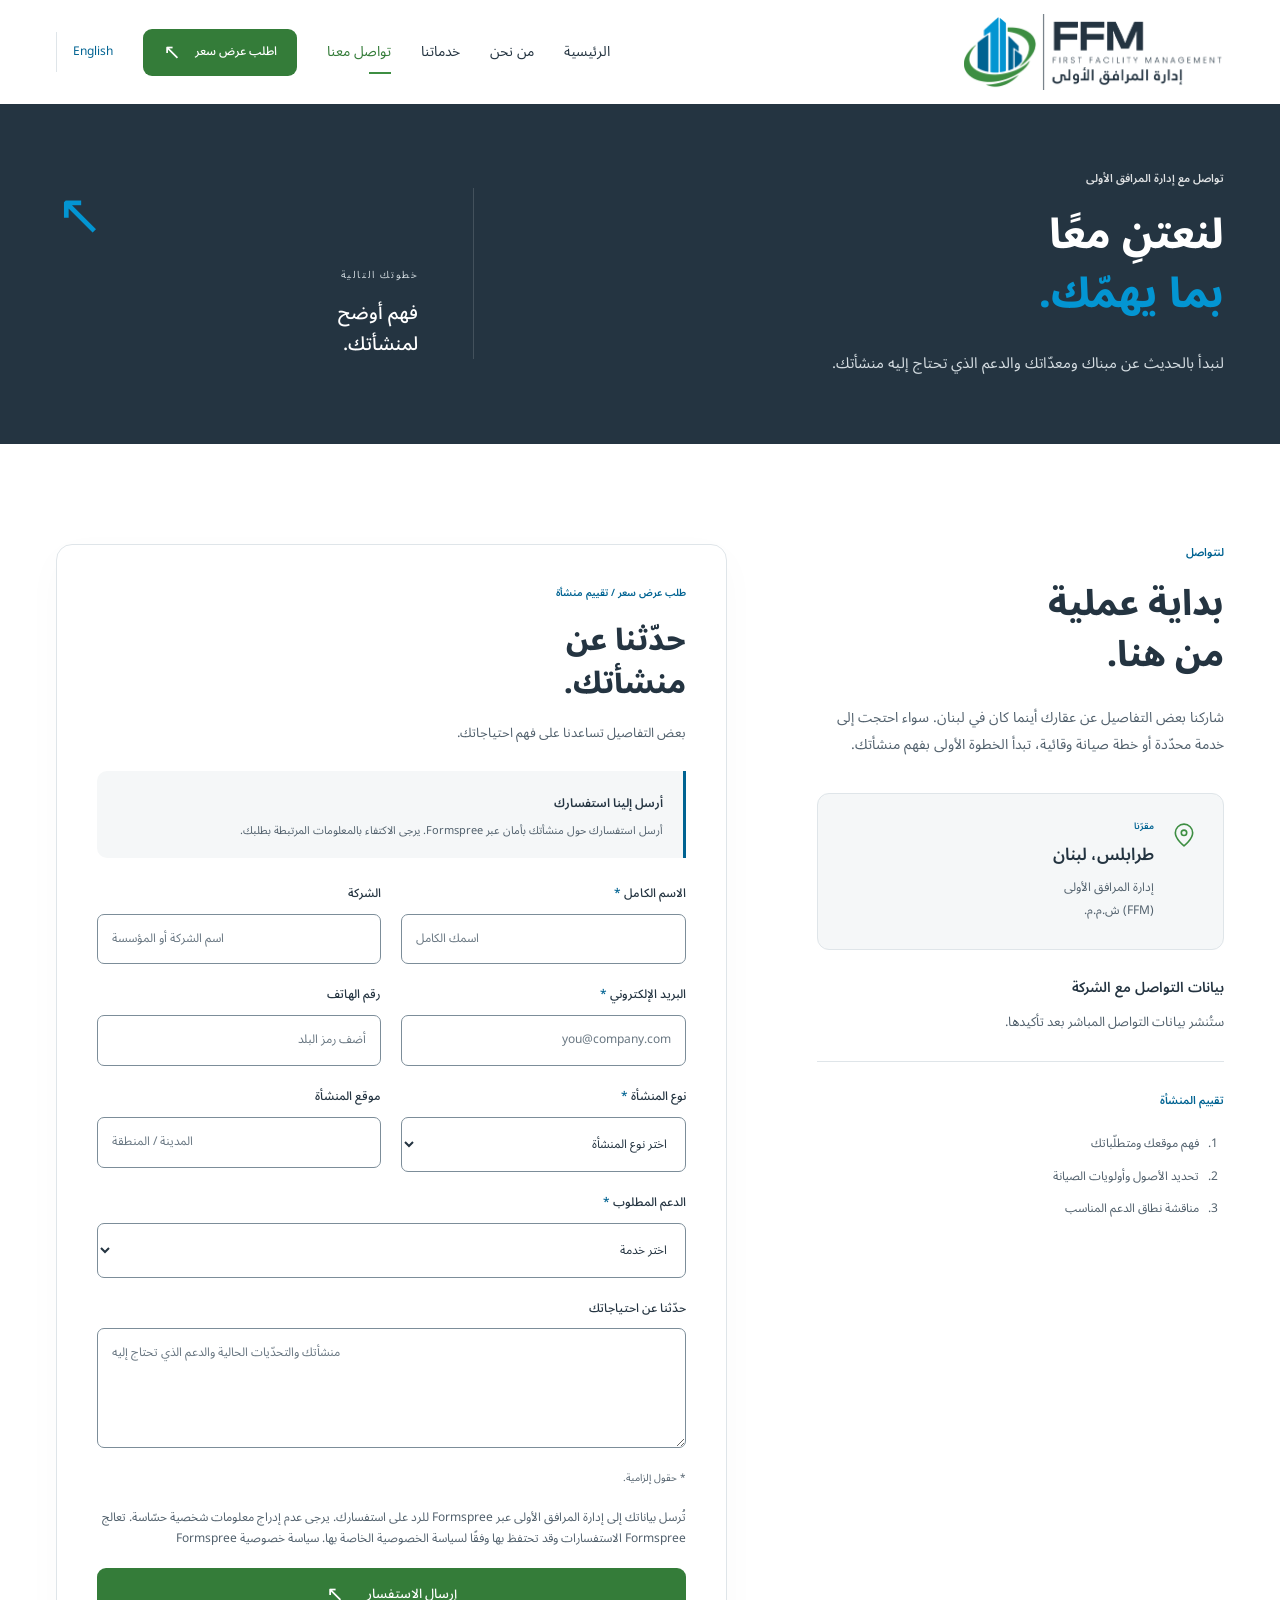
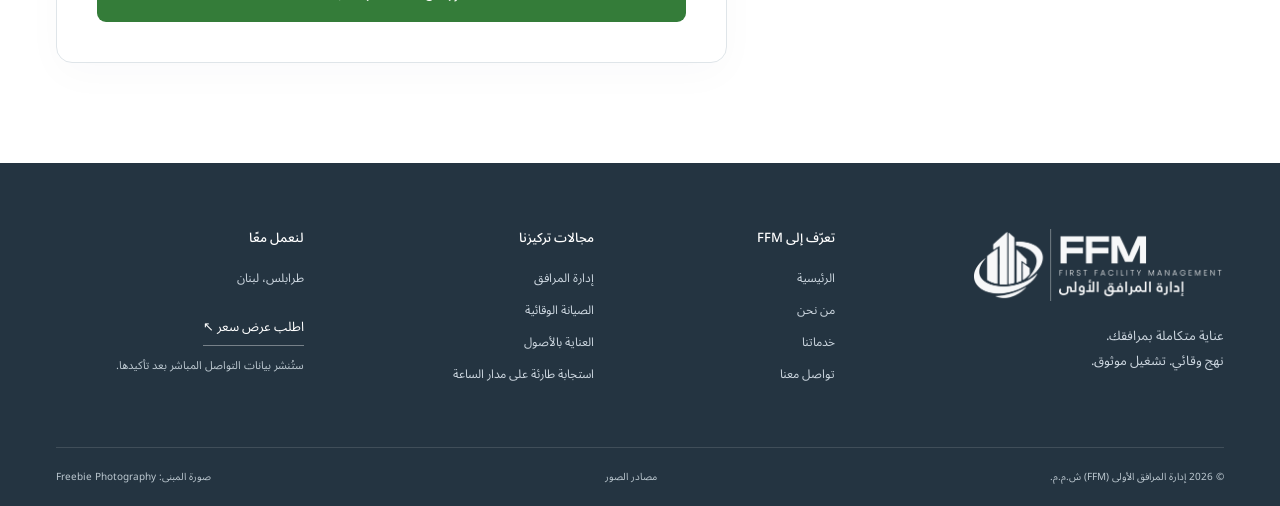
==== commit 9d9815a1: "Integrate Formspree inquiry form" ====
--- a/ar/contact/index.html
+++ b/ar/contact/index.html
@@ -1,8 +1,8 @@
 <!doctype html>
 <html lang="ar" dir="rtl">
-<head><meta charset="UTF-8"><meta name="robots" content="noindex, nofollow, noarchive, noimageindex"><meta name="referrer" content="strict-origin-when-cross-origin"><meta http-equiv="Content-Security-Policy" content="default-src &#x27;none&#x27;; script-src &#x27;self&#x27; &#x27;sha256-ByNAc7vwTUI48RlP5/FOjQwm9kF1cXlcR42fUBdoius=&#x27; &#x27;sha256-IPCyXHOtfHx+lLaTHXvNApfLoQvkt0USBWjpABNQolk=&#x27; &#x27;sha256-KcLjpzPrXaC/90I0AnruU0Eg3U4C7017naidCH8Jn4w=&#x27; &#x27;sha256-QOn9Ll6CFoG+Bojv82BhRPxwMXw09pEdeHXZo+hRp00=&#x27; &#x27;sha256-X3HQGn8QXqvT7s4En+KaB195YepJVI7jg8d+Mjn8XVg=&#x27; &#x27;sha256-ZquLlb3VOGJIEPTYeCkK6D+r+b+BxRraUX3EFlGXvEA=&#x27; &#x27;sha256-oX+Po2NcwiCqyCruaH6kAVNzxfhDzzntPPLS+1Vaqjw=&#x27; &#x27;sha256-xtF+/rzwoTB33/N98cSfNZNFbw5Nmln5uhcgIHfJbFg=&#x27; &#x27;sha256-18t6ZNDaaEMp1JjkaYKXuNoH1evKsOM5sc8Bfl//blQ=&#x27; &#x27;sha256-/x7W7R75k8Roq0WaVRQX9blP4OufE5xbAdzklGxsgpw=&#x27;; style-src &#x27;self&#x27;; img-src &#x27;self&#x27;; font-src &#x27;self&#x27;; connect-src &#x27;none&#x27;; base-uri &#x27;none&#x27;; object-src &#x27;none&#x27;; form-action &#x27;none&#x27;; upgrade-insecure-requests"><meta name="viewport" content="width=device-width,initial-scale=1"><title>تواصل معنا | إدارة المرافق الأولى — لبنان</title><meta name="description" content="ناقش إدارة المرافق أو صيانة المباني أو تقييم منشأتك في أيّ منطقة لبنانية مع إدارة المرافق الأولى (FFM)، ومقرّها في طرابلس."><link rel="stylesheet" href="../../site.0ad5986f8b74.css"><link rel="canonical" href="https://www.ffm-lb.com/ar/contact/"><link rel="alternate" hreflang="en" href="https://www.ffm-lb.com/en/contact/"><link rel="alternate" hreflang="ar" href="https://www.ffm-lb.com/ar/contact/"><meta property="og:type" content="website"><meta property="og:title" content="تواصل معنا | إدارة المرافق الأولى — لبنان"><meta property="og:description" content="ناقش إدارة المرافق أو صيانة المباني أو تقييم منشأتك في أيّ منطقة لبنانية مع إدارة المرافق الأولى (FFM)، ومقرّها في طرابلس."><meta property="og:url" content="https://samad006.github.io/ffm-staging/ar/contact/"><meta property="og:site_name" content="First Facility Management"><meta property="og:image" content="https://samad006.github.io/ffm-staging/assets/logo.a1af8da19d7b.png"><meta property="og:locale" content="ar_LB"><link rel="icon" type="image/png" sizes="192x192" href="../../assets/favicon.png"><script type="application/ld+json">{"@context":"https://schema.org","@graph":[{"@type":"Organization","@id":"https://www.ffm-lb.com/#organization","name":"First Facility Management","alternateName":["إدارة المرافق الأولى","FFM"],"url":"https://www.ffm-lb.com/","logo":{"@type":"ImageObject","url":"https://www.ffm-lb.com/assets/logo.a1af8da19d7b.png"},"address":{"@type":"PostalAddress","addressLocality":"Tripoli","addressCountry":"LB"},"areaServed":{"@type":"Country","name":"Lebanon"},"hasOfferCatalog":{"@type":"OfferCatalog","name":"خدمات إدارة المرافق","itemListElement":[{"@type":"Offer","itemOffered":{"@type":"Service","name":"التنظيف والعناية الداخلية","provider":{"@id":"https://www.ffm-lb.com/#organization"},"areaServed":{"@type":"Country","name":"Lebanon"}}},{"@type":"Offer","itemOffered":{"@type":"Service","name":"أنظمة التدفئة والتهوية وتكييف الهواء","provider":{"@id":"https://www.ffm-lb.com/#organization"},"areaServed":{"@type":"Country","name":"Lebanon"}}},{"@type":"Offer","itemOffered":{"@type":"Service","name":"صيانة المباني والإصلاحات المدنية","provider":{"@id":"https://www.ffm-lb.com/#organization"},"areaServed":{"@type":"Country","name":"Lebanon"}}},{"@type":"Offer","itemOffered":{"@type":"Service","name":"خدمات الأمن","provider":{"@id":"https://www.ffm-lb.com/#organization"},"areaServed":{"@type":"Country","name":"Lebanon"}}},{"@type":"Offer","itemOffered":{"@type":"Service","name":"تنسيق الحدائق","provider":{"@id":"https://www.ffm-lb.com/#organization"},"areaServed":{"@type":"Country","name":"Lebanon"}}},{"@type":"Offer","itemOffered":{"@type":"Service","name":"الأنظمة الكهربائية","provider":{"@id":"https://www.ffm-lb.com/#organization"},"areaServed":{"@type":"Country","name":"Lebanon"}}},{"@type":"Offer","itemOffered":{"@type":"Service","name":"السباكة","provider":{"@id":"https://www.ffm-lb.com/#organization"},"areaServed":{"@type":"Country","name":"Lebanon"}}},{"@type":"Offer","itemOffered":{"@type":"Service","name":"الحريق والسلامة وإدارة النفايات","provider":{"@id":"https://www.ffm-lb.com/#organization"},"areaServed":{"@type":"Country","name":"Lebanon"}}}]}},{"@type":"WebSite","@id":"https://www.ffm-lb.com/#website","url":"https://www.ffm-lb.com/","name":"First Facility Management","alternateName":["FFM","إدارة المرافق الأولى"],"inLanguage":["en","ar"],"publisher":{"@id":"https://www.ffm-lb.com/#organization"}},{"@type":"WebPage","@id":"https://www.ffm-lb.com/ar/contact/#webpage","url":"https://www.ffm-lb.com/ar/contact/","name":"تواصل معنا | إدارة المرافق الأولى — لبنان","inLanguage":"ar","isPartOf":{"@id":"https://www.ffm-lb.com/#website"},"about":{"@id":"https://www.ffm-lb.com/#organization"}}]}</script><script>document.documentElement.classList.add('js');</script><link rel="preload" as="font" type="font/woff2" crossorigin href="../../assets/NotoSansArabic.44fa94f4535d.woff2"></head>
+<head><meta charset="UTF-8"><meta name="robots" content="noindex, nofollow, noarchive, noimageindex"><meta name="referrer" content="strict-origin-when-cross-origin"><meta http-equiv="Content-Security-Policy" content="default-src &#x27;none&#x27;; script-src &#x27;self&#x27; &#x27;sha256-ByNAc7vwTUI48RlP5/FOjQwm9kF1cXlcR42fUBdoius=&#x27; &#x27;sha256-IPCyXHOtfHx+lLaTHXvNApfLoQvkt0USBWjpABNQolk=&#x27; &#x27;sha256-KcLjpzPrXaC/90I0AnruU0Eg3U4C7017naidCH8Jn4w=&#x27; &#x27;sha256-QOn9Ll6CFoG+Bojv82BhRPxwMXw09pEdeHXZo+hRp00=&#x27; &#x27;sha256-X3HQGn8QXqvT7s4En+KaB195YepJVI7jg8d+Mjn8XVg=&#x27; &#x27;sha256-ZquLlb3VOGJIEPTYeCkK6D+r+b+BxRraUX3EFlGXvEA=&#x27; &#x27;sha256-oX+Po2NcwiCqyCruaH6kAVNzxfhDzzntPPLS+1Vaqjw=&#x27; &#x27;sha256-xtF+/rzwoTB33/N98cSfNZNFbw5Nmln5uhcgIHfJbFg=&#x27; &#x27;sha256-18t6ZNDaaEMp1JjkaYKXuNoH1evKsOM5sc8Bfl//blQ=&#x27; &#x27;sha256-/x7W7R75k8Roq0WaVRQX9blP4OufE5xbAdzklGxsgpw=&#x27;; style-src &#x27;self&#x27;; img-src &#x27;self&#x27;; font-src &#x27;self&#x27;; connect-src https://formspree.io/f/mvkzyvre; base-uri &#x27;none&#x27;; object-src &#x27;none&#x27;; form-action &#x27;none&#x27;; upgrade-insecure-requests"><meta name="viewport" content="width=device-width,initial-scale=1"><title>تواصل معنا | إدارة المرافق الأولى — لبنان</title><meta name="description" content="ناقش إدارة المرافق أو صيانة المباني أو تقييم منشأتك في أيّ منطقة لبنانية مع إدارة المرافق الأولى (FFM)، ومقرّها في طرابلس."><link rel="stylesheet" href="../../site.0ad5986f8b74.css"><link rel="canonical" href="https://www.ffm-lb.com/ar/contact/"><link rel="alternate" hreflang="en" href="https://www.ffm-lb.com/en/contact/"><link rel="alternate" hreflang="ar" href="https://www.ffm-lb.com/ar/contact/"><meta property="og:type" content="website"><meta property="og:title" content="تواصل معنا | إدارة المرافق الأولى — لبنان"><meta property="og:description" content="ناقش إدارة المرافق أو صيانة المباني أو تقييم منشأتك في أيّ منطقة لبنانية مع إدارة المرافق الأولى (FFM)، ومقرّها في طرابلس."><meta property="og:url" content="https://samad006.github.io/ffm-staging/ar/contact/"><meta property="og:site_name" content="First Facility Management"><meta property="og:image" content="https://samad006.github.io/ffm-staging/assets/logo.a1af8da19d7b.png"><meta property="og:locale" content="ar_LB"><link rel="icon" type="image/png" sizes="192x192" href="../../assets/favicon.png"><script type="application/ld+json">{"@context":"https://schema.org","@graph":[{"@type":"Organization","@id":"https://www.ffm-lb.com/#organization","name":"First Facility Management","alternateName":["إدارة المرافق الأولى","FFM"],"url":"https://www.ffm-lb.com/","logo":{"@type":"ImageObject","url":"https://www.ffm-lb.com/assets/logo.a1af8da19d7b.png"},"address":{"@type":"PostalAddress","addressLocality":"Tripoli","addressCountry":"LB"},"areaServed":{"@type":"Country","name":"Lebanon"},"hasOfferCatalog":{"@type":"OfferCatalog","name":"خدمات إدارة المرافق","itemListElement":[{"@type":"Offer","itemOffered":{"@type":"Service","name":"التنظيف والعناية الداخلية","provider":{"@id":"https://www.ffm-lb.com/#organization"},"areaServed":{"@type":"Country","name":"Lebanon"}}},{"@type":"Offer","itemOffered":{"@type":"Service","name":"أنظمة التدفئة والتهوية وتكييف الهواء","provider":{"@id":"https://www.ffm-lb.com/#organization"},"areaServed":{"@type":"Country","name":"Lebanon"}}},{"@type":"Offer","itemOffered":{"@type":"Service","name":"صيانة المباني والإصلاحات المدنية","provider":{"@id":"https://www.ffm-lb.com/#organization"},"areaServed":{"@type":"Country","name":"Lebanon"}}},{"@type":"Offer","itemOffered":{"@type":"Service","name":"خدمات الأمن","provider":{"@id":"https://www.ffm-lb.com/#organization"},"areaServed":{"@type":"Country","name":"Lebanon"}}},{"@type":"Offer","itemOffered":{"@type":"Service","name":"تنسيق الحدائق","provider":{"@id":"https://www.ffm-lb.com/#organization"},"areaServed":{"@type":"Country","name":"Lebanon"}}},{"@type":"Offer","itemOffered":{"@type":"Service","name":"الأنظمة الكهربائية","provider":{"@id":"https://www.ffm-lb.com/#organization"},"areaServed":{"@type":"Country","name":"Lebanon"}}},{"@type":"Offer","itemOffered":{"@type":"Service","name":"السباكة","provider":{"@id":"https://www.ffm-lb.com/#organization"},"areaServed":{"@type":"Country","name":"Lebanon"}}},{"@type":"Offer","itemOffered":{"@type":"Service","name":"الحريق والسلامة وإدارة النفايات","provider":{"@id":"https://www.ffm-lb.com/#organization"},"areaServed":{"@type":"Country","name":"Lebanon"}}}]}},{"@type":"WebSite","@id":"https://www.ffm-lb.com/#website","url":"https://www.ffm-lb.com/","name":"First Facility Management","alternateName":["FFM","إدارة المرافق الأولى"],"inLanguage":["en","ar"],"publisher":{"@id":"https://www.ffm-lb.com/#organization"}},{"@type":"WebPage","@id":"https://www.ffm-lb.com/ar/contact/#webpage","url":"https://www.ffm-lb.com/ar/contact/","name":"تواصل معنا | إدارة المرافق الأولى — لبنان","inLanguage":"ar","isPartOf":{"@id":"https://www.ffm-lb.com/#website"},"about":{"@id":"https://www.ffm-lb.com/#organization"}}]}</script><script>document.documentElement.classList.add('js');</script><link rel="preload" as="font" type="font/woff2" crossorigin href="../../assets/NotoSansArabic.44fa94f4535d.woff2"></head>
 <body class="inner-page contact-page"><a class="skip" href="#main">انتقل إلى المحتوى</a><header class="header"><div class="wrap nav-wrap"><a class="brand" href="../" aria-label="الصفحة الرئيسية لإدارة المرافق الأولى"><picture class="optimized-picture"><source type="image/webp" srcset="../../assets/logo.d8a178bd3ba6.webp"><img src="../../assets/logo.a1af8da19d7b.png" alt="إدارة المرافق الأولى — ⁦FFM⁩" width="1067" height="308" decoding="async"></picture></a><button type="button" class="menu-toggle" hidden aria-label="فتح قائمة التنقّل" data-close-label="إغلاق قائمة التنقّل" aria-expanded="false" aria-controls="navigation"><span></span><span></span></button><nav id="navigation" aria-label="التنقّل الرئيسي"><a href="../">الرئيسية</a><a href="../about/">من نحن</a><a href="../services/">خدماتنا</a><a href="./" class="active" aria-current="page">تواصل معنا</a><a class="button compact" href="./#enquiry">اطلب عرض سعر <span class="direction-arrow" aria-hidden="true">↗</span></a><a class="language-switch" href="../../en/contact/" lang="en" dir="ltr" aria-label="Switch to English" data-language-switch>English</a></nav></div></header><main id="main" tabindex="-1">
 <section class="page-hero contact-hero"><div class="wrap contact-hero-grid"><div><p class="eyebrow light">تواصل مع إدارة المرافق الأولى</p><h1>لنعتنِ معًا<br><span>بما يهمّك.</span></h1><p>لنبدأ بالحديث عن مبناك ومعدّاتك والدعم الذي تحتاج إليه منشأتك.</p></div><div class="contact-hero-aside"><span class="contact-mark" aria-hidden="true">↗</span><p>خطوتك التالية</p><strong>فهم أوضح<br>لمنشأتك.</strong></div></div></section>
-<section class="section wrap contact-grid"><aside class="contact-information"><p class="eyebrow">لنتواصل</p><h2>بداية عملية<br>من هنا.</h2><p>شاركنا بعض التفاصيل عن عقارك أينما كان في لبنان. سواء احتجت إلى خدمة محدّدة أو خطة صيانة وقائية، تبدأ الخطوة الأولى بفهم منشأتك.</p><div class="location-card"><svg class="icon" viewbox="0 0 24 24" aria-hidden="true"><path d="M20 10c0 6-8 12-8 12S4 16 4 10a8 8 0 1 1 16 0Z"/><circle cx="12" cy="10" r="2.5"/></svg><div><p class="eyebrow">مقرّنا</p><h3>طرابلس، لبنان</h3><p>إدارة المرافق الأولى<br>(⁦FFM⁩) ش.م.م.</p></div></div><div class="contact-details"><h3>بيانات التواصل مع الشركة</h3><p>ستُنشر بيانات التواصل المباشر بعد تأكيدها.</p></div><div class="contact-next"><p class="eyebrow">تقييم المنشأة</p><ol><li>فهم موقعك ومتطلّباتك</li><li>تحديد الأصول وأولويات الصيانة</li><li>مناقشة نطاق الدعم المناسب</li></ol></div></aside><div class="enquiry-card" id="enquiry"><p class="eyebrow">طلب عرض سعر / تقييم منشأة</p><h2>حدّثنا عن<br>منشأتك.</h2><p class="form-intro">بعض التفاصيل تساعدنا على فهم احتياجاتك.</p><div class="form-preview-note" id="form-disclosure"><strong>الاستفسارات الإلكترونية غير متاحة بعد</strong><p>هذا النموذج غير متاح حاليًا. المعلومات التي تدخلها هنا لا تُرسل ولا تُحفظ.</p></div><noscript><p>يتطلّب النموذج التفاعلي تفعيل JavaScript. لا تُرسل أي معلومات عند تعذّر استخدامه.</p></noscript><form id="assessment-form" data-required-message="يرجى تعبئة هذا الحقل." data-email-message="يرجى إدخال عنوان بريد إلكتروني صالح." data-length-message="يرجى اختصار النص إلى الحدّ المسموح به." data-integration="disabled" data-form-messages="{&quot;demo_title&quot;: &quot;عرض تجريبي محلي — لا تُرسل أي رسائل بريد إلكتروني&quot;, &quot;demo_note&quot;: &quot;يرجى استخدام بيانات افتراضية فقط. لا تُرسل خدمة الاختبار المحلية أي بريد إلكتروني ولا تحفظ استفسارك.&quot;, &quot;submit&quot;: &quot;إرسال الاستفسار&quot;, &quot;required_note&quot;: &quot;* حقول إلزامية.&quot;, &quot;privacy&quot;: &quot;تُستخدم بيانات استفسارك للرد على طلبك فقط. يرجى عدم إدراج معلومات شخصية حسّاسة. يبقى الإرسال الفعلي معطّلًا إلى حين اعتماد الاستضافة وخدمة الإرسال.&quot;, &quot;nojs&quot;: &quot;يتطلّب النموذج التفاعلي تفعيل JavaScript. لا تُرسل أي معلومات عند تعذّر استخدامه.&quot;, &quot;connecting&quot;: &quot;جارٍ الاتصال بخدمة الاختبار المحلية…&quot;, &quot;ready&quot;: &quot;النموذج جاهز للاختبار المحلي. لن يُرسل أي بريد إلكتروني.&quot;, &quot;sending&quot;: &quot;جارٍ إرسال استفسارك… يرجى الانتظار.&quot;, &quot;success&quot;: &quot;قبلت خدمة الاختبار المحلية استفسارك. لم يُرسل أي بريد إلكتروني.&quot;, &quot;reference&quot;: &quot;رقم المرجع:&quot;, &quot;accepted&quot;: &quot;تمّ قبول الاستفسار التجريبي&quot;, &quot;validation_summary&quot;: &quot;يرجى مراجعة الحقول التالية:&quot;, &quot;required&quot;: &quot;يرجى تعبئة هذا الحقل.&quot;, &quot;email&quot;: &quot;يرجى إدخال عنوان بريد إلكتروني صالح.&quot;, &quot;too_long&quot;: &quot;يرجى اختصار النص إلى الحدّ المسموح به.&quot;, &quot;invalid&quot;: &quot;يرجى التحقّق من هذه القيمة.&quot;, &quot;phone&quot;: &quot;يرجى إدخال رقم هاتف يتضمّن رمز البلد، باستخدام الأرقام والفواصل المعتادة.&quot;, &quot;network_error&quot;: &quot;تعذّر تأكيد قبول الاستفسار بسبب انقطاع الاتصال. ما زالت بياناتك موجودة في النموذج. أعد المحاولة من دون تعديلها لتجنّب تكرار الإرسال.&quot;, &quot;unavailable&quot;: &quot;خدمة الاستفسارات غير متاحة حاليًا. لم تُحذف بياناتك من النموذج. يرجى إعادة تحميل الصفحة أو المحاولة لاحقًا.&quot;, &quot;delivery_failed&quot;: &quot;لم تؤكّد خدمة الإرسال قبول الاستفسار. ما زالت بياناتك موجودة في النموذج؛ يرجى المحاولة لاحقًا.&quot;, &quot;rate_limited&quot;: &quot;تجاوزت الحدّ المسموح به للمحاولات. يرجى الانتظار عشر دقائق ثم المحاولة مجدّدًا.&quot;, &quot;too_fast&quot;: &quot;يرجى الانتظار قليلًا ثم المحاولة مجدّدًا.&quot;, &quot;rejected&quot;: &quot;تعذّر قبول هذا الطلب. يرجى مراجعة النموذج أو المحاولة لاحقًا.&quot;, &quot;processing&quot;: &quot;ما زال هذا الاستفسار قيد المعالجة. انتظر قليلًا ثم أعد المحاولة من دون تعديل بياناتك.&quot;, &quot;changed_request&quot;: &quot;لم تعد هذه المحاولة مطابقة للاستفسار الأصلي. يرجى إعادة تحميل الصفحة قبل بدء طلب جديد.&quot;, &quot;session_expired&quot;: &quot;انتهت صلاحية جلسة النموذج. يرجى إعادة تحميل الصفحة والمحاولة مجدّدًا.&quot;, &quot;invalid_request&quot;: &quot;تعذّرت معالجة هذا الطلب. يرجى إعادة تحميل الصفحة.&quot;, &quot;too_large&quot;: &quot;حجم الطلب كبير جدًا. يرجى اختصار رسالتك.&quot;, &quot;field_name&quot;: &quot;الاسم الكامل&quot;, &quot;field_company&quot;: &quot;الشركة&quot;, &quot;field_email&quot;: &quot;البريد الإلكتروني&quot;, &quot;field_phone&quot;: &quot;الهاتف&quot;, &quot;field_facility&quot;: &quot;نوع المنشأة&quot;, &quot;field_location&quot;: &quot;موقع المنشأة&quot;, &quot;field_service&quot;: &quot;الدعم المطلوب&quot;, &quot;field_message&quot;: &quot;التفاصيل&quot;, &quot;production_success&quot;: &quot;تمّ قبول استفسارك للإرسال بالبريد الإلكتروني. شكرًا لتواصلك مع إدارة المرافق الأولى.&quot;, &quot;disclosure_title&quot;: &quot;الاستفسارات الإلكترونية غير متاحة بعد&quot;, &quot;disclosure_note&quot;: &quot;هذا النموذج غير متاح حاليًا. المعلومات التي تدخلها هنا لا تُرسل ولا تُحفظ.&quot;}" aria-describedby="form-disclosure form-privacy"><div id="form-errors" class="form-feedback" role="alert" tabindex="-1" hidden></div><div class="form-trap" aria-hidden="true"><label>Website<input name="website" tabindex="-1" autocomplete="off" maxlength="200"></label></div><div class="form-row"><label>الاسم الكامل <span>*</span><input id="enquiry-name" name="name" dir="auto" maxlength="120" autocomplete="name" placeholder="اسمك الكامل" required></label><label>الشركة<input id="enquiry-company" name="company" dir="auto" maxlength="180" autocomplete="organization" placeholder="اسم الشركة أو المؤسسة"></label></div><div class="form-row"><label>البريد الإلكتروني <span>*</span><input id="enquiry-email" name="email" dir="ltr" maxlength="254" type="email" autocomplete="email" placeholder="you@company.com" required></label><label>رقم الهاتف<input id="enquiry-phone" name="phone" dir="ltr" maxlength="40" type="tel" autocomplete="tel" placeholder="أضف رمز البلد"></label></div><div class="form-row"><label>نوع المنشأة <span>*</span><select id="enquiry-facility" name="facility" required><option value="">اختر نوع المنشأة</option><option value="commercial">مبنى تجاري / مكاتب</option><option value="residential">مجمّع سكني</option><option value="hospitality">فندق / منشأة ضيافة</option><option value="industrial">منشأة صناعية</option><option value="other">أخرى</option></select></label><label>موقع المنشأة<input id="enquiry-location" name="location" dir="auto" maxlength="180" placeholder="المدينة / المنطقة"></label></div><label>الدعم المطلوب <span>*</span><select id="enquiry-service" name="service" required><option value="">اختر خدمة</option><option value="assessment">تقييم أولي للمنشأة</option><option value="preventive">خطة صيانة وقائية</option><option value="multiple">خدمات متعدّدة للمرافق</option><option value="cleaning">التنظيف والعناية الداخلية</option><option value="hvac">أنظمة التدفئة والتهوية وتكييف الهواء</option><option value="building">صيانة المباني والإصلاحات المدنية</option><option value="security">خدمات الأمن</option><option value="landscaping">تنسيق الحدائق</option><option value="electrical">الأنظمة الكهربائية</option><option value="plumbing">السباكة</option><option value="fire-safety">الحريق والسلامة وإدارة النفايات</option></select></label><label>حدّثنا عن احتياجاتك<textarea id="enquiry-message" name="message" dir="auto" maxlength="3000" rows="4" placeholder="منشأتك والتحدّيات الحالية والدعم الذي تحتاج إليه"></textarea></label><p class="required-note">* حقول إلزامية.</p><p id="form-privacy" class="form-privacy">تُستخدم بيانات استفسارك للرد على طلبك فقط. يرجى عدم إدراج معلومات شخصية حسّاسة. يبقى الإرسال الفعلي معطّلًا إلى حين اعتماد الاستضافة وخدمة الإرسال.</p><p id="form-status" class="form-feedback" role="status" aria-live="polite" aria-atomic="true" tabindex="-1"></p><button class="button" type="submit" disabled aria-describedby="form-disclosure">إرسال الاستفسار — غير متاح <span class="direction-arrow" aria-hidden="true">↗</span></button></form></div></section>
+<section class="section wrap contact-grid"><aside class="contact-information"><p class="eyebrow">لنتواصل</p><h2>بداية عملية<br>من هنا.</h2><p>شاركنا بعض التفاصيل عن عقارك أينما كان في لبنان. سواء احتجت إلى خدمة محدّدة أو خطة صيانة وقائية، تبدأ الخطوة الأولى بفهم منشأتك.</p><div class="location-card"><svg class="icon" viewbox="0 0 24 24" aria-hidden="true"><path d="M20 10c0 6-8 12-8 12S4 16 4 10a8 8 0 1 1 16 0Z"/><circle cx="12" cy="10" r="2.5"/></svg><div><p class="eyebrow">مقرّنا</p><h3>طرابلس، لبنان</h3><p>إدارة المرافق الأولى<br>(⁦FFM⁩) ش.م.م.</p></div></div><div class="contact-details"><h3>بيانات التواصل مع الشركة</h3><p>ستُنشر بيانات التواصل المباشر بعد تأكيدها.</p></div><div class="contact-next"><p class="eyebrow">تقييم المنشأة</p><ol><li>فهم موقعك ومتطلّباتك</li><li>تحديد الأصول وأولويات الصيانة</li><li>مناقشة نطاق الدعم المناسب</li></ol></div></aside><div class="enquiry-card" id="enquiry"><p class="eyebrow">طلب عرض سعر / تقييم منشأة</p><h2>حدّثنا عن<br>منشأتك.</h2><p class="form-intro">بعض التفاصيل تساعدنا على فهم احتياجاتك.</p><div class="form-preview-note" id="form-disclosure"><strong>أرسل إلينا استفسارك</strong><p>أرسل استفسارك حول منشأتك بأمان عبر Formspree. يرجى الاكتفاء بالمعلومات المرتبطة بطلبك.</p></div><noscript><p>يتطلّب النموذج التفاعلي تفعيل JavaScript. لا تُرسل أي معلومات عند تعذّر استخدامه.</p></noscript><form id="assessment-form" data-required-message="يرجى تعبئة هذا الحقل." data-email-message="يرجى إدخال عنوان بريد إلكتروني صالح." data-length-message="يرجى اختصار النص إلى الحدّ المسموح به." data-integration="formspree" method="post" action="https://formspree.io/f/mvkzyvre" data-form-messages="{&quot;submit&quot;: &quot;إرسال الاستفسار&quot;, &quot;required_note&quot;: &quot;* حقول إلزامية.&quot;, &quot;nojs&quot;: &quot;يتطلّب النموذج التفاعلي تفعيل JavaScript. لا تُرسل أي معلومات عند تعذّر استخدامه.&quot;, &quot;sending&quot;: &quot;جارٍ إرسال استفسارك… يرجى الانتظار.&quot;, &quot;validation_summary&quot;: &quot;يرجى مراجعة الحقول التالية:&quot;, &quot;required&quot;: &quot;يرجى تعبئة هذا الحقل.&quot;, &quot;email&quot;: &quot;يرجى إدخال عنوان بريد إلكتروني صالح.&quot;, &quot;too_long&quot;: &quot;يرجى اختصار النص إلى الحدّ المسموح به.&quot;, &quot;invalid&quot;: &quot;يرجى التحقّق من هذه القيمة.&quot;, &quot;phone&quot;: &quot;يرجى إدخال رقم هاتف يتضمّن رمز البلد، باستخدام الأرقام والفواصل المعتادة.&quot;, &quot;too_fast&quot;: &quot;يرجى الانتظار قليلًا ثم المحاولة مجدّدًا.&quot;, &quot;rejected&quot;: &quot;تعذّر قبول هذا الطلب. يرجى مراجعة النموذج أو المحاولة لاحقًا.&quot;, &quot;field_name&quot;: &quot;الاسم الكامل&quot;, &quot;field_company&quot;: &quot;الشركة&quot;, &quot;field_email&quot;: &quot;البريد الإلكتروني&quot;, &quot;field_phone&quot;: &quot;الهاتف&quot;, &quot;field_facility&quot;: &quot;نوع المنشأة&quot;, &quot;field_location&quot;: &quot;موقع المنشأة&quot;, &quot;field_service&quot;: &quot;الدعم المطلوب&quot;, &quot;field_message&quot;: &quot;التفاصيل&quot;, &quot;disclosure_title&quot;: &quot;أرسل إلينا استفسارك&quot;, &quot;disclosure_note&quot;: &quot;أرسل استفسارك حول منشأتك بأمان عبر Formspree. يرجى الاكتفاء بالمعلومات المرتبطة بطلبك.&quot;, &quot;privacy&quot;: &quot;تُرسل بياناتك إلى إدارة المرافق الأولى عبر Formspree للرد على استفسارك. يرجى عدم إدراج معلومات شخصية حسّاسة. تعالج Formspree الاستفسارات وقد تحتفظ بها وفقًا لسياسة الخصوصية الخاصة بها.&quot;, &quot;privacy_link&quot;: &quot;سياسة خصوصية Formspree&quot;, &quot;success&quot;: &quot;شكرًا لك. تمّ قبول استفسارك. سيقوم فريق إدارة المرافق الأولى بمراجعة طلبك.&quot;, &quot;accepted&quot;: &quot;تمّ قبول الاستفسار&quot;, &quot;recently_sent&quot;: &quot;تمّ قبول استفسار مؤخرًا في علامة التبويب هذه. يرجى الانتظار 10 دقائق، ثم إعادة تحميل الصفحة قبل إرسال استفسار آخر لتجنّب التكرار.&quot;, &quot;network_error&quot;: &quot;تعذّر تأكيد قبول الاستفسار بسبب انقطاع الاتصال أو انتهاء مهلة الانتظار. ما زالت بياناتك موجودة في النموذج. يرجى الانتظار والتحقّق قبل المحاولة مجددًا، فقد تؤدّي إعادة الإرسال إلى تكرار الاستفسار.&quot;, &quot;unconfirmed&quot;: &quot;لم تُرجع الخدمة تأكيدًا صالحًا لقبول الاستفسار. ما زالت بياناتك موجودة في النموذج. يرجى التحقّق قبل المحاولة مجددًا، فقد تؤدّي إعادة الإرسال إلى تكرار الاستفسار.&quot;, &quot;unavailable&quot;: &quot;تعذّر على خدمة الاستفسارات قبول طلبك. ما زالت بياناتك موجودة في النموذج. يرجى المحاولة لاحقًا.&quot;, &quot;rate_limited&quot;: &quot;تستقبل خدمة الاستفسارات عددًا كبيرًا من الطلبات أو بلغت الحدّ المتاح. يرجى الانتظار والمحاولة لاحقًا.&quot;}" aria-describedby="form-disclosure form-privacy"><div id="form-errors" class="form-feedback" role="alert" tabindex="-1" hidden></div><div class="form-trap" aria-hidden="true"><label>Website<input name="_gotcha" tabindex="-1" autocomplete="off" maxlength="200"></label></div><div class="form-row"><label>الاسم الكامل <span>*</span><input id="enquiry-name" name="name" dir="auto" maxlength="120" autocomplete="name" placeholder="اسمك الكامل" required></label><label>الشركة<input id="enquiry-company" name="company" dir="auto" maxlength="180" autocomplete="organization" placeholder="اسم الشركة أو المؤسسة"></label></div><div class="form-row"><label>البريد الإلكتروني <span>*</span><input id="enquiry-email" name="email" dir="ltr" maxlength="254" type="email" autocomplete="email" placeholder="you@company.com" required></label><label>رقم الهاتف<input id="enquiry-phone" name="phone" dir="ltr" maxlength="40" type="tel" autocomplete="tel" placeholder="أضف رمز البلد"></label></div><div class="form-row"><label>نوع المنشأة <span>*</span><select id="enquiry-facility" name="facility" required><option value="">اختر نوع المنشأة</option><option value="commercial">مبنى تجاري / مكاتب</option><option value="residential">مجمّع سكني</option><option value="hospitality">فندق / منشأة ضيافة</option><option value="industrial">منشأة صناعية</option><option value="other">أخرى</option></select></label><label>موقع المنشأة<input id="enquiry-location" name="location" dir="auto" maxlength="180" placeholder="المدينة / المنطقة"></label></div><label>الدعم المطلوب <span>*</span><select id="enquiry-service" name="service" required><option value="">اختر خدمة</option><option value="assessment">تقييم أولي للمنشأة</option><option value="preventive">خطة صيانة وقائية</option><option value="multiple">خدمات متعدّدة للمرافق</option><option value="cleaning">التنظيف والعناية الداخلية</option><option value="hvac">أنظمة التدفئة والتهوية وتكييف الهواء</option><option value="building">صيانة المباني والإصلاحات المدنية</option><option value="security">خدمات الأمن</option><option value="landscaping">تنسيق الحدائق</option><option value="electrical">الأنظمة الكهربائية</option><option value="plumbing">السباكة</option><option value="fire-safety">الحريق والسلامة وإدارة النفايات</option></select></label><label>حدّثنا عن احتياجاتك<textarea id="enquiry-message" name="message" dir="auto" maxlength="3000" rows="4" placeholder="منشأتك والتحدّيات الحالية والدعم الذي تحتاج إليه"></textarea></label><p class="required-note">* حقول إلزامية.</p><p id="form-privacy" class="form-privacy">تُرسل بياناتك إلى إدارة المرافق الأولى عبر Formspree للرد على استفسارك. يرجى عدم إدراج معلومات شخصية حسّاسة. تعالج Formspree الاستفسارات وقد تحتفظ بها وفقًا لسياسة الخصوصية الخاصة بها. <a href="https://formspree.io/legal/privacy-policy/" rel="external">سياسة خصوصية Formspree</a></p><p id="form-status" class="form-feedback" role="status" aria-live="polite" aria-atomic="true" tabindex="-1"></p><button class="button" type="submit" disabled aria-describedby="form-disclosure">إرسال الاستفسار <span class="direction-arrow" aria-hidden="true">↗</span></button></form></div></section>
 </main><footer><div class="wrap"><div class="footer-grid"><div class="footer-brand"><a href="../" aria-label="الصفحة الرئيسية لإدارة المرافق الأولى"><picture class="optimized-picture"><source type="image/webp" srcset="../../assets/logo-white.f82beeea6bad.webp"><img src="../../assets/logo-white.808cdcf06591.png" alt="إدارة المرافق الأولى — ⁦FFM⁩" width="1012" height="293" decoding="async"></picture></a><p>عناية متكاملة بمرافقك.<br>نهج وقائي. تشغيل موثوق.</p></div><div><h3>تعرّف إلى ⁦FFM⁩</h3><a href="../">الرئيسية</a><a href="../about/">من نحن</a><a href="../services/">خدماتنا</a><a href="./">تواصل معنا</a></div><div><h3>مجالات تركيزنا</h3><span>إدارة المرافق</span><span>الصيانة الوقائية</span><span>العناية بالأصول</span><span>استجابة طارئة على مدار الساعة</span></div><div><h3>لنعمل معًا</h3><span>طرابلس، لبنان</span><a class="footer-cta" href="./#enquiry">اطلب عرض سعر ↖</a><p class="contact-note">ستُنشر بيانات التواصل المباشر بعد تأكيدها.</p></div></div><div class="footer-bottom"><p>© 2026 إدارة المرافق الأولى (⁦FFM⁩) ش.م.م.</p><a href="../../assets/IMAGE-CREDITS.txt">مصادر الصور</a><a href="https://freebie.photography/office/slides/office_block.htm">صورة المبنى: ⁦Freebie Photography⁩</a></div></div></footer>
-<script src="../../app.12c803af4e35.js" defer></script><script src="../../form.774b6dfcb8f4.js" defer></script></body></html>
+<script src="../../app.12c803af4e35.js" defer></script><script src="../../formspree.8d57a6ff6df4.js" defer></script></body></html>
